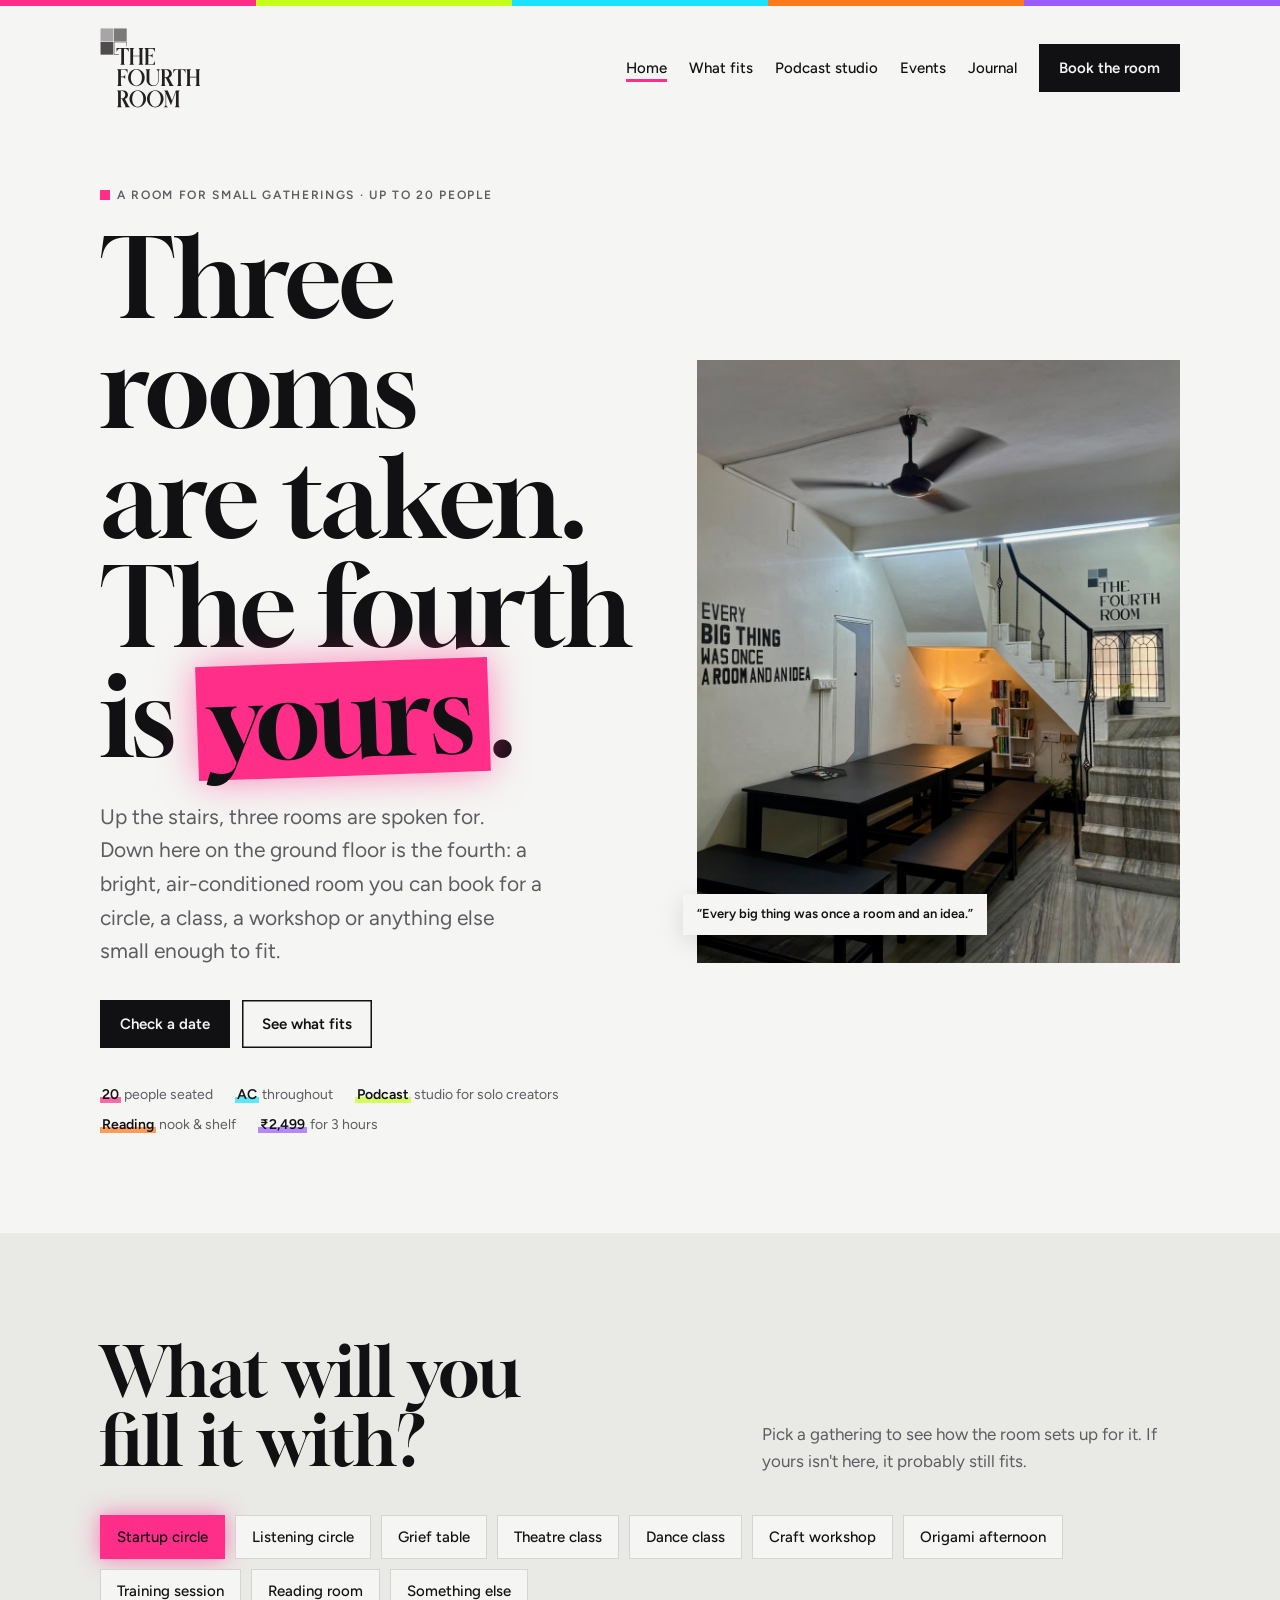
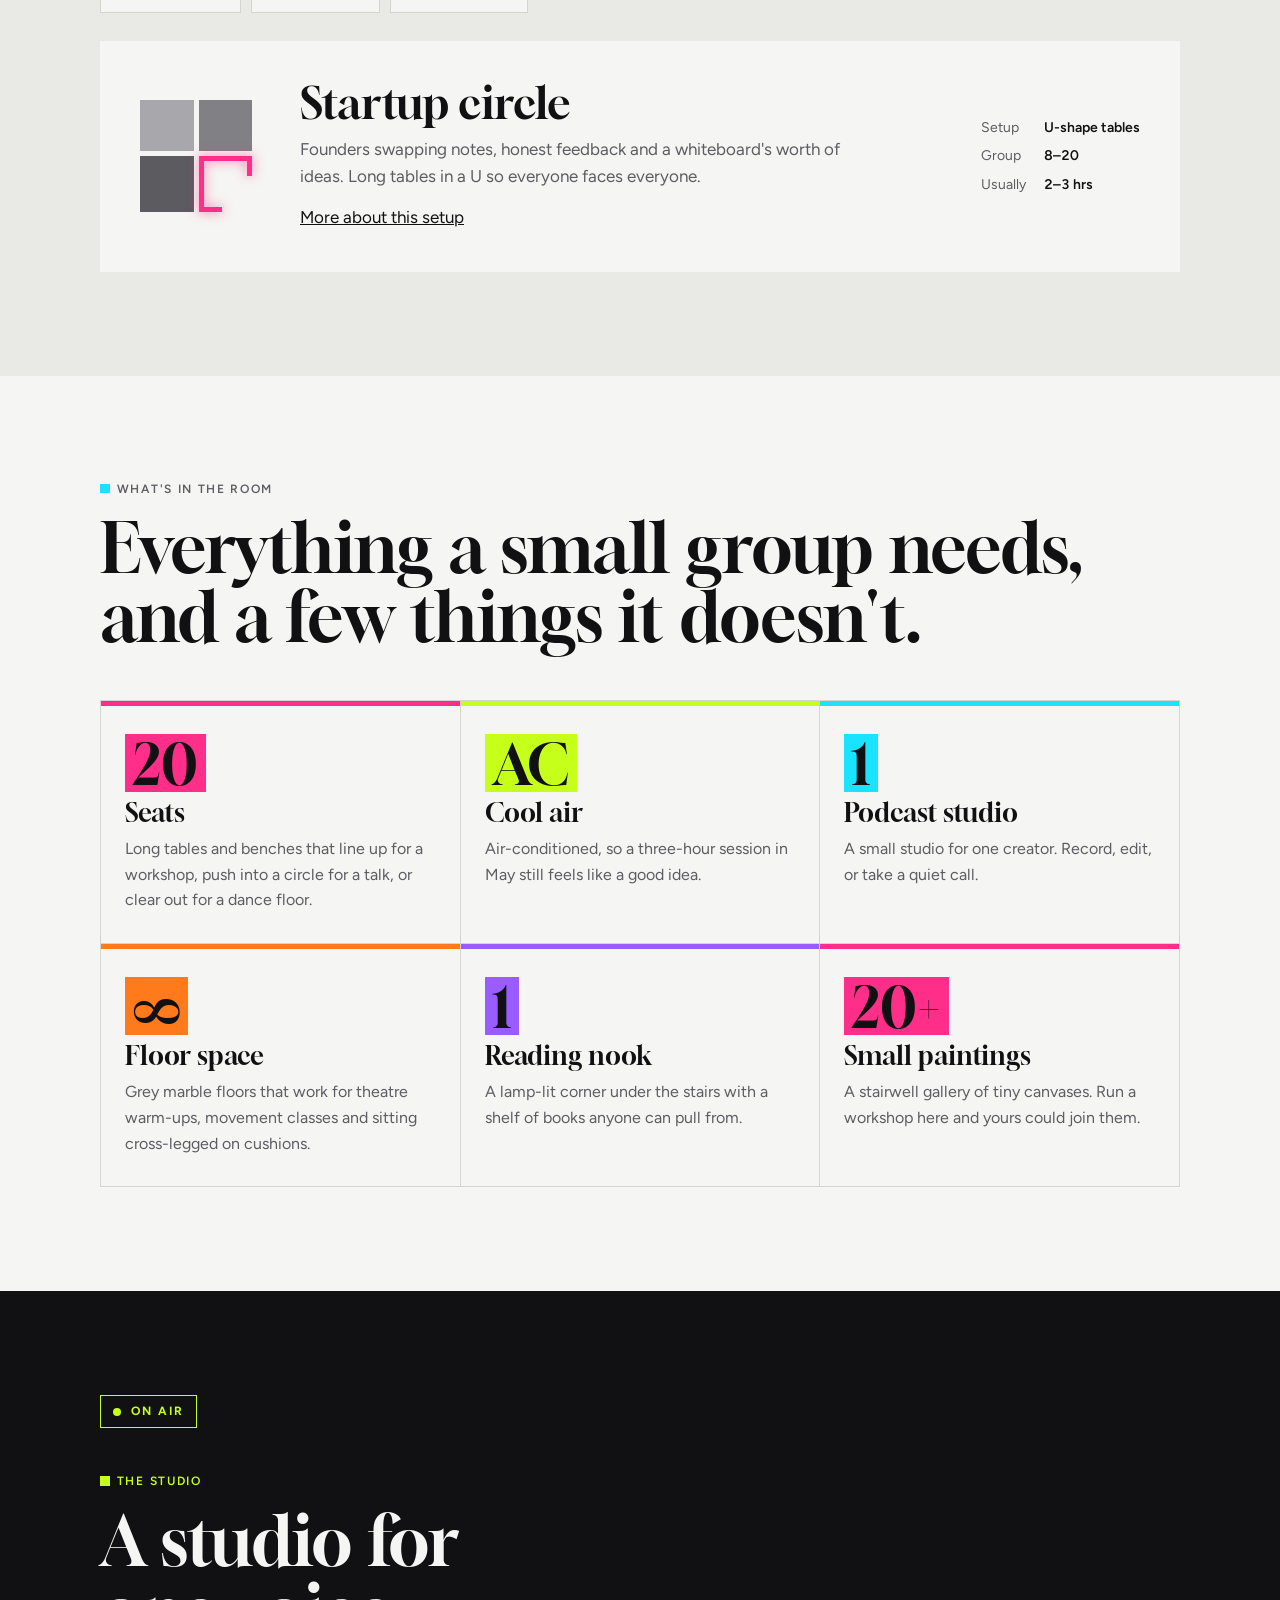
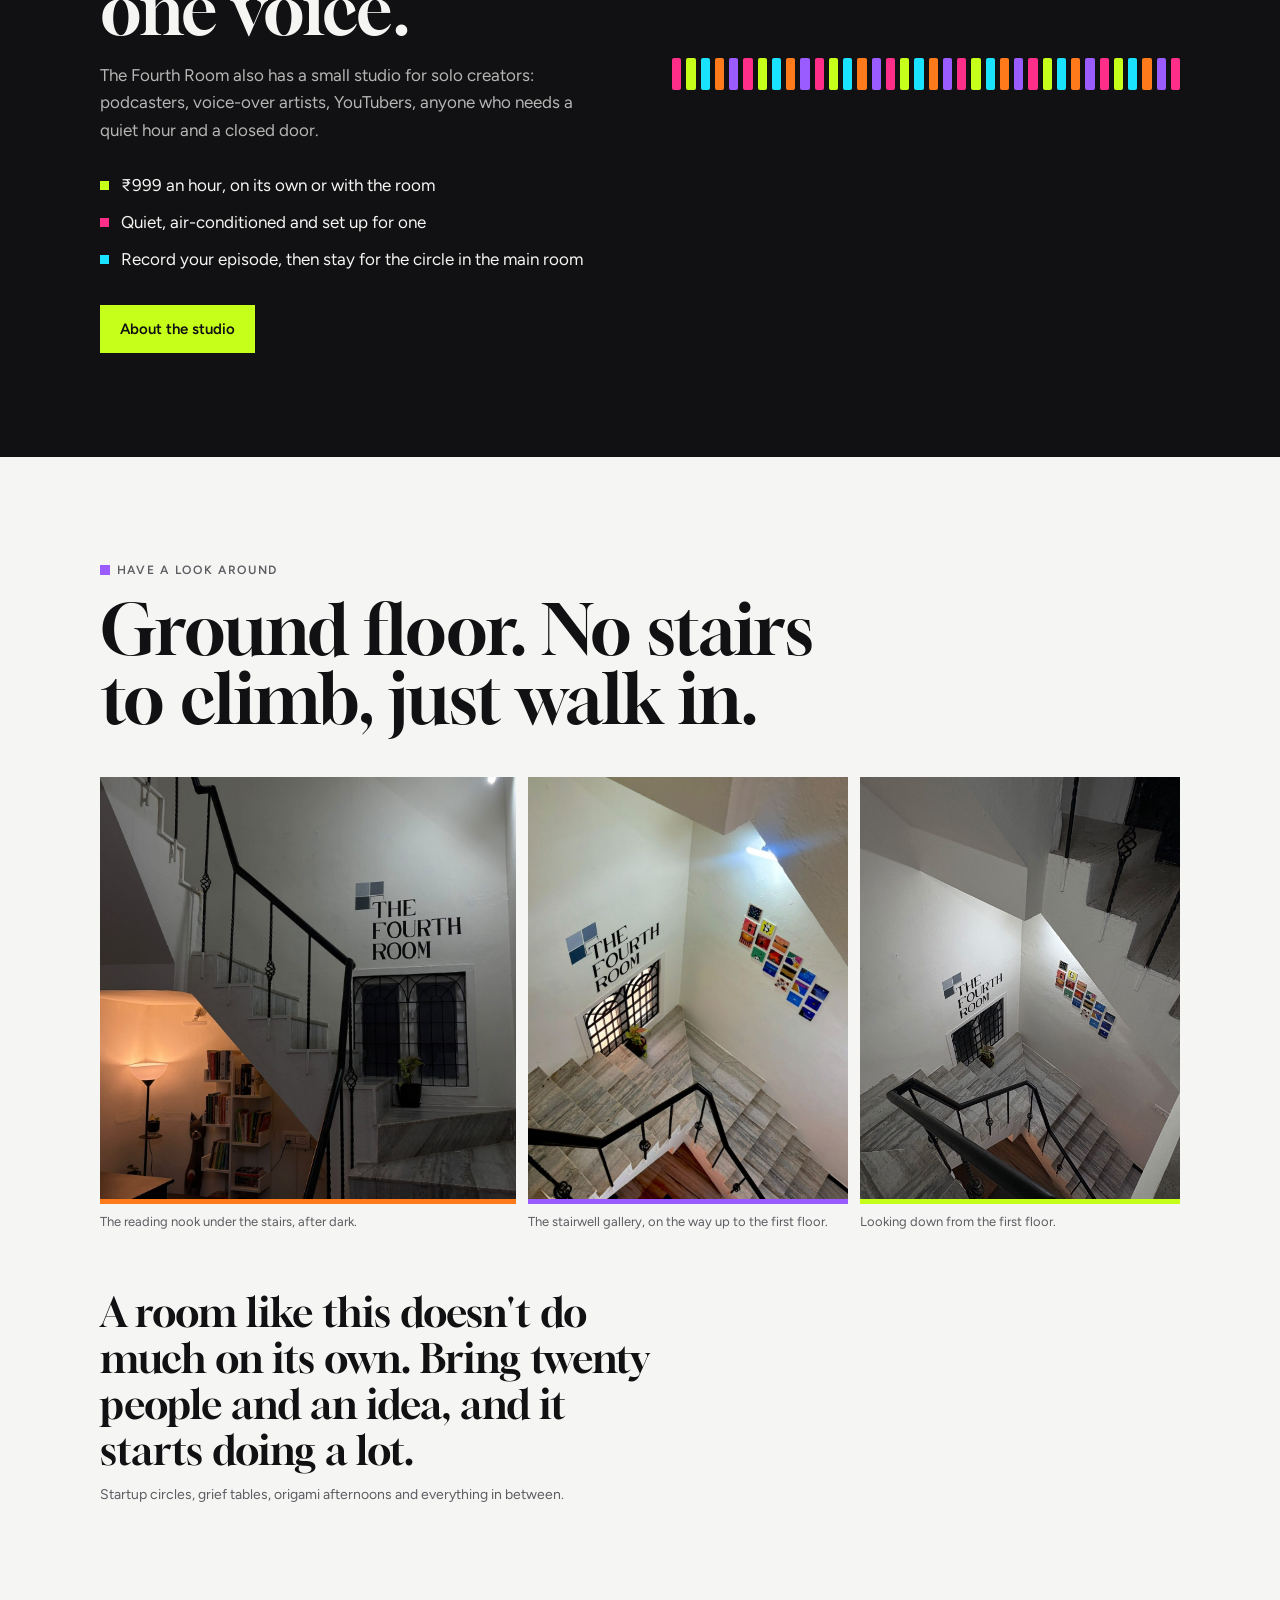
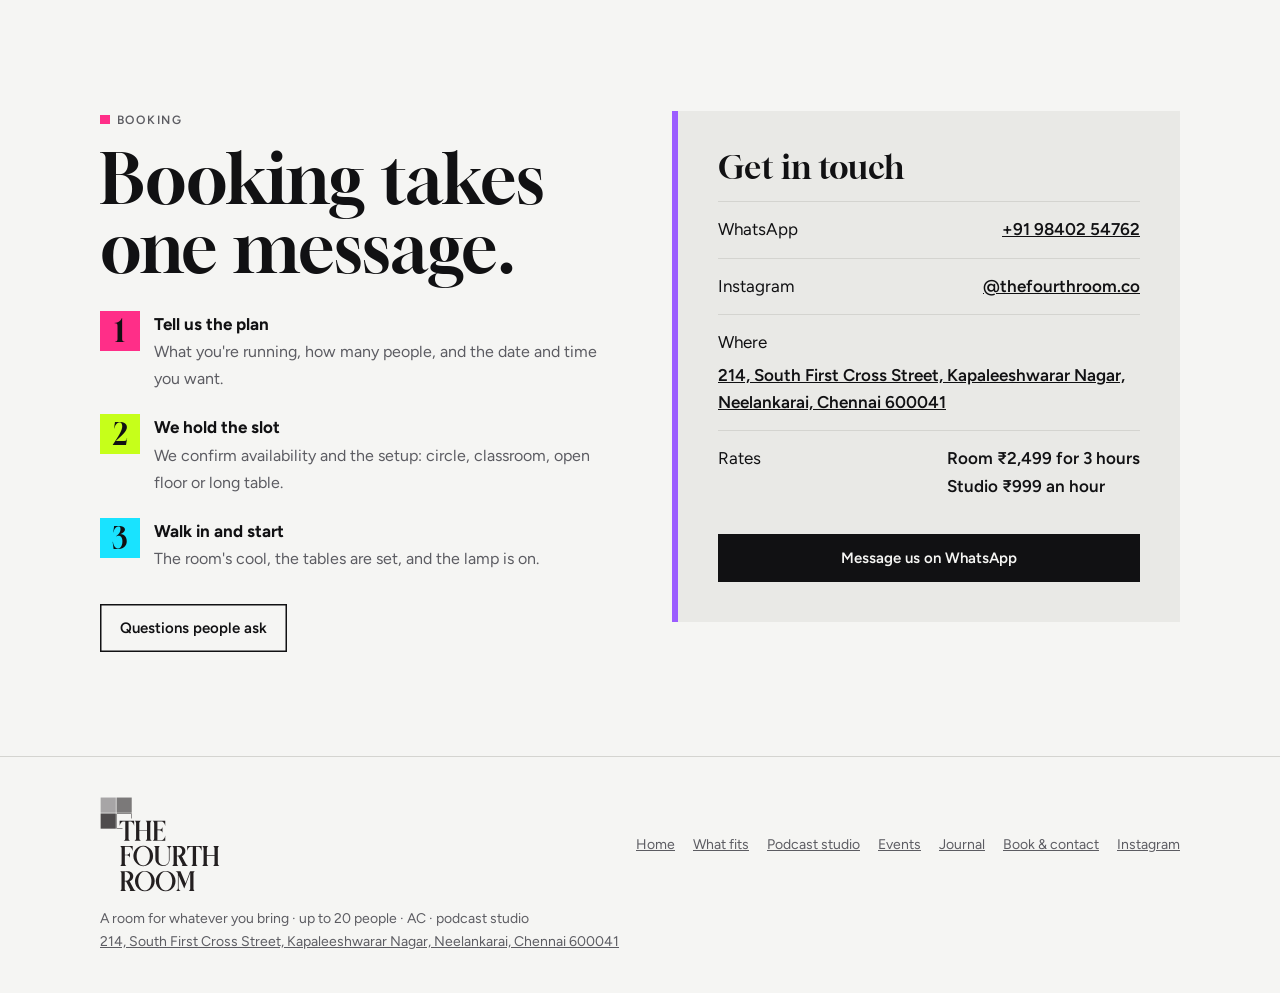
==== index.html @ 93aad28f "Version the stylesheet and scripts so browsers load fixes straight away Each page now links site.css" ====
<!doctype html>
<html lang="en">
<head>
<meta charset="utf-8">
<meta name="viewport" content="width=device-width, initial-scale=1, viewport-fit=cover">
<title>The Fourth Room · A room for hire for small gatherings of up to 20</title>
<meta name="description" content="Book The Fourth Room: a bright, air-conditioned community space for workshops, circles, classes and training sessions of up to 20 people, with a podcast studio for solo creators.">
<link rel="canonical" href="https://edwardeltham.github.io/the-fourth-room/">
<meta property="og:site_name" content="The Fourth Room">
<meta property="og:type" content="website">
<meta property="og:title" content="The Fourth Room · A room for hire for small gatherings of up to 20">
<meta property="og:description" content="Book The Fourth Room: a bright, air-conditioned community space for workshops, circles, classes and training sessions of up to 20 people, with a podcast studio for solo creators.">
<meta property="og:url" content="https://edwardeltham.github.io/the-fourth-room/">
<meta property="og:image" content="https://edwardeltham.github.io/the-fourth-room/img/og-image.jpg">
<meta name="twitter:card" content="summary_large_image">
<meta name="theme-color" content="#F5F5F3">
<link rel="icon" href="favicon.svg" type="image/svg+xml">
<link rel="apple-touch-icon" href="apple-touch-icon.png">
<link rel="preconnect" href="https://fonts.googleapis.com">
<link rel="preconnect" href="https://fonts.gstatic.com" crossorigin>
<link rel="stylesheet" href="https://fonts.googleapis.com/css2?family=Gloock&family=Figtree:wght@400;500;600;700&display=swap">
<link rel="stylesheet" href="assets/css/site.css?v=e756c976">
<script type="application/ld+json">{
 "@context": "https://schema.org",
 "@type": [
  "EventVenue",
  "LocalBusiness"
 ],
 "@id": "https://edwardeltham.github.io/the-fourth-room/#venue",
 "name": "The Fourth Room",
 "url": "https://edwardeltham.github.io/the-fourth-room/",
 "logo": "https://edwardeltham.github.io/the-fourth-room/img/the-fourth-room-logo.png",
 "image": [
  "https://edwardeltham.github.io/the-fourth-room/img/main-room.jpg",
  "https://edwardeltham.github.io/the-fourth-room/img/reading-nook.jpg",
  "https://edwardeltham.github.io/the-fourth-room/img/stairwell-gallery.jpg"
 ],
 "description": "A bright, air-conditioned community room for hire for small gatherings of up to 20 people: startup circles, listening circles, grief tables, workshops, classes and training sessions, plus a small podcast studio for solo creators.",
 "maximumAttendeeCapacity": 20,
 "amenityFeature": [
  {
   "@type": "LocationFeatureSpecification",
   "name": "Air conditioning",
   "value": true
  },
  {
   "@type": "LocationFeatureSpecification",
   "name": "Podcast studio for one creator",
   "value": true
  },
  {
   "@type": "LocationFeatureSpecification",
   "name": "Reading nook and bookshelf",
   "value": true
  },
  {
   "@type": "LocationFeatureSpecification",
   "name": "Tables and benches for 20",
   "value": true
  }
 ],
 "address": {
  "@type": "PostalAddress",
  "streetAddress": "214, South First Cross Street, Kapaleeshwarar Nagar",
  "addressLocality": "Neelankarai, Chennai",
  "addressRegion": "Tamil Nadu",
  "postalCode": "600041",
  "addressCountry": "IN"
 },
 "hasMap": "https://www.google.com/maps/search/?api=1&query=214+South+First+Cross+Street+Kapaleeshwarar+Nagar+Neelankarai+Chennai+600041",
 "priceRange": "₹999–₹2,499",
 "makesOffer": [
  {
   "@type": "Offer",
   "name": "Room hire, 3 hours",
   "price": "2499",
   "priceCurrency": "INR"
  },
  {
   "@type": "Offer",
   "name": "Podcast studio, 1 hour",
   "price": "999",
   "priceCurrency": "INR"
  }
 ],
 "sameAs": [
  "https://www.instagram.com/thefourthroom.co/"
 ],
 "telephone": "+91 98402 54762"
}</script>
<script type="application/ld+json">{
 "@context": "https://schema.org",
 "@type": "WebSite",
 "name": "The Fourth Room",
 "url": "https://edwardeltham.github.io/the-fourth-room/"
}</script>
</head>
<body>
<a class="skip" href="#main">Skip to content</a>
<div class="neon-band" aria-hidden="true"></div>
<header class="top">
  <div class="wrap">
    <a class="brand" href="index.html"><img src="img/the-fourth-room-logo.svg" alt="The Fourth Room" width="81" height="64"></a>
    <nav class="main" aria-label="Main"><a href="index.html" aria-current="page">Home</a><a href="uses.html">What fits</a><a href="studio.html">Podcast studio</a><a href="events.html">Events</a><a href="blog/index.html">Journal</a><a class="btn" href="book.html">Book the room</a></nav>
  </div>
</header>
<main id="main">

  <section class="hero">
    <div class="wrap">
      <div>
        <p class="label">A room for small gatherings · up to 20 people</p>
        <h1 style="margin-top:18px">Three rooms are taken. The fourth is <em id="heroWord">yours</em>.</h1>
        <p class="lede">Up the stairs, three rooms are spoken for. Down here on the ground floor is the fourth: a bright, air-conditioned room you can book for a circle, a class, a workshop or anything else small enough to fit.</p>
        <div class="ctas">
          <a class="btn" href="book.html">Check a date</a>
          <a class="btn ghost" href="#uses">See what fits</a>
        </div>
        <div class="facts">
          <span><b>20</b> people seated</span>
          <span><b>AC</b> throughout</span>
          <span><b>Podcast</b> studio for solo creators</span>
          <span><b>Reading</b> nook &amp; shelf</span>
          <span><b>₹2,499</b> for 3 hours</span>
        </div>
      </div>
      <figure class="hero-photo">
        <img src="img/main-room.jpg" width="998" height="1280" fetchpriority="high" alt="The main room at The Fourth Room: long black tables and benches, a reading nook under the stairs lit by a floor lamp, and a wall that reads 'Every big thing was once a room and an idea'.">
        <figcaption>“Every big thing was once a room and an idea.”</figcaption>
      </figure>
    </div>
  </section>

  <section class="picker" id="uses">
    <div class="wrap">
      <div class="picker-head">
        <h2>What will you fill it with?</h2>
        <p>Pick a gathering to see how the room sets up for it. If yours isn't here, it probably still fits.</p>
      </div>
      <div class="chips" id="chips" role="group" aria-label="Kinds of gathering"></div>
      <div class="card" aria-live="polite">
        <span class="mark lit" aria-hidden="true"><i></i><i></i><i></i><i></i></span>
        <div>
          <h3 id="cardTitle">Startup circle</h3>
          <p class="what" id="cardWhat">Founders swapping notes, honest feedback and a whiteboard's worth of ideas.</p>
          <p style="margin-top:14px"><a id="cardMore" href="uses.html">More about this setup</a></p>
        </div>
        <dl class="spec" id="cardFacts"></dl>
      </div>
    </div>
  </section>

  <section class="inside">
    <div class="wrap">
      <p class="label">What's in the room</p>
      <h2 style="margin-top:14px">Everything a small group needs, and a few things it doesn't.</h2>
      <div class="inside-grid">
        <div><span class="big">20</span><h3>Seats</h3><p>Long tables and benches that line up for a workshop, push into a circle for a talk, or clear out for a dance floor.</p></div>
        <div><span class="big">AC</span><h3>Cool air</h3><p>Air-conditioned, so a three-hour session in May still feels like a good idea.</p></div>
        <div><span class="big">1</span><h3>Podcast studio</h3><p>A small studio for one creator. Record, edit, or take a quiet call.</p></div>
        <div><span class="big">∞</span><h3>Floor space</h3><p>Grey marble floors that work for theatre warm-ups, movement classes and sitting cross-legged on cushions.</p></div>
        <div><span class="big">1</span><h3>Reading nook</h3><p>A lamp-lit corner under the stairs with a shelf of books anyone can pull from.</p></div>
        <div><span class="big">20+</span><h3>Small paintings</h3><p>A stairwell gallery of tiny canvases. Run a workshop here and yours could join them.</p></div>
      </div>
    </div>
  </section>

  <section class="studio">
    <div class="wrap">
      <div>
        <span class="onair">ON AIR</span>
        <p class="label">The studio</p>
        <h2 style="margin-top:14px">A studio for one voice.</h2>
        <p>The Fourth Room also has a small studio for solo creators: podcasters, voice-over artists, YouTubers, anyone who needs a quiet hour and a closed door.</p>
        <ul>
          <li>₹999 an hour, on its own or with the room</li>
          <li>Quiet, air-conditioned and set up for one</li>
          <li>Record your episode, then stay for the circle in the main room</li>
        </ul>
        <div class="ctas"><a class="btn" href="studio.html">About the studio</a></div>
      </div>
      <div class="wave" id="wave" aria-hidden="true"></div>
    </div>
  </section>

  <section class="gallery">
    <div class="wrap">
      <p class="label">Have a look around</p>
      <h2 style="margin-top:14px">Ground floor. No stairs to climb, just walk in.</h2>
      <div class="photos">
        <figure><img src="img/reading-nook.jpg" width="1600" height="1200" loading="lazy" alt="The ground-floor room in the evening: a floor lamp glows orange over a bookshelf in the nook under the stairs, beneath the painted sign 'The Fourth Room'."><figcaption>The reading nook under the stairs, after dark.</figcaption></figure>
        <figure><img src="img/stairwell-gallery.jpg" width="960" height="1280" loading="lazy" alt="Looking down the marble staircase at The Fourth Room logo painted on the wall and a cluster of small colourful paintings."><figcaption>The stairwell gallery, on the way up to the first floor.</figcaption></figure>
        <figure><img src="img/stairwell-above.jpg" width="1200" height="1600" loading="lazy" alt="Looking down the stairwell from the first floor towards the ground-floor room, with wrought-iron railings, grey marble steps, the painted sign and the wall of small paintings."><figcaption>Looking down from the first floor.</figcaption></figure>
      </div>
      <p class="quote">A room like this doesn't do much on its own. Bring twenty people and an idea, and it starts doing a lot.<small>Startup circles, grief tables, origami afternoons and everything in between.</small></p>
    </div>
  </section>

  <section class="book" id="book">
    <div class="wrap">
      <div>
        <p class="label">Booking</p>
        <h2 style="margin-top:14px">Booking takes one message.</h2>
        <ol class="steps">
          <li><div><b>Tell us the plan</b><span>What you're running, how many people, and the date and time you want.</span></div></li>
          <li><div><b>We hold the slot</b><span>We confirm availability and the setup: circle, classroom, open floor or long table.</span></div></li>
          <li><div><b>Walk in and start</b><span>The room's cool, the tables are set, and the lamp is on.</span></div></li>
        </ol>
        <div class="ctas"><a class="btn ghost" href="book.html#faq">Questions people ask</a></div>
      </div>
      <div class="contact">
        <h2>Get in touch</h2>
        <div class="row"><span>WhatsApp</span><span class="v"><a href="https://wa.me/919840254762" rel="noopener">+91 98402 54762</a></span></div>
        <div class="row"><span>Instagram</span><span class="v"><a href="https://www.instagram.com/thefourthroom.co/" rel="noopener">@thefourthroom.co</a></span></div>
        <div class="row"><span>Where</span><span class="v"><a href="https://www.google.com/maps/search/?api=1&amp;query=214+South+First+Cross+Street+Kapaleeshwarar+Nagar+Neelankarai+Chennai+600041" rel="noopener">214, South First Cross Street, Kapaleeshwarar Nagar, Neelankarai, Chennai 600041</a></span></div>
        <div class="row"><span>Rates</span><span class="v">Room ₹2,499 for 3 hours<br>Studio ₹999 an hour</span></div>
        <a class="btn" href="https://wa.me/919840254762?text=Hi%2C%20I%27d%20like%20to%20book%20The%20Fourth%20Room" rel="noopener">Message us on WhatsApp</a>
      </div>
    </div>
  </section>

</main>
<footer>
  <div class="wrap">
    <img src="img/the-fourth-room-logo.svg" alt="The Fourth Room logo" width="120" height="95" loading="lazy">
    <nav aria-label="Footer"><a href="index.html" aria-current="page">Home</a><a href="uses.html">What fits</a><a href="studio.html">Podcast studio</a><a href="events.html">Events</a><a href="blog/index.html">Journal</a><a href="book.html">Book &amp; contact</a><a href="https://www.instagram.com/thefourthroom.co/" rel="noopener">Instagram</a></nav>
    <span>A room for whatever you bring · up to 20 people · AC · podcast studio<br><a href="https://www.google.com/maps/search/?api=1&amp;query=214+South+First+Cross+Street+Kapaleeshwarar+Nagar+Neelankarai+Chennai+600041" rel="noopener">214, South First Cross Street, Kapaleeshwarar Nagar, Neelankarai, Chennai 600041</a></span>
  </div>
</footer>
<script src="assets/js/site.js?v=9e8cf1cd" defer></script>
</body>
</html>
---- assets/css/site.css ----
/* Layout: logo-grey gallery walls; the empty fourth square is the one thing that takes colour, borrowed from the stairwell art tiles. */
:root {
  --wall: #F5F5F3;
  --wall-2: #E9E9E6;
  --ink: #111113;
  --muted: #5C5C62;
  --sq1: #A8A8AC;
  --sq2: #808085;
  --sq3: #5B5B60;
  --line: #D4D4D0;
  /* neon accents: placeholders until the brand's own neon hex codes are swapped in */
  --neon-pink: #FF2E88;
  --neon-lime: #C6FF1A;
  --neon-cyan: #19E3FF;
  --neon-orange: #FF7A1A;
  --neon-violet: #9B5CFF;
  --fill: var(--neon-pink);
  --on-fill: #111113;
  --lamp: var(--neon-lime);
  --display: "Gloock", "Bodoni 72", "Didot", Georgia, serif;
  --body: "Figtree", "Segoe UI", system-ui, sans-serif;
  color-scheme: light;
}
@media (prefers-color-scheme: dark) {
  :root:not([data-theme="light"]) {
    --wall: #141416; --wall-2: #1D1D20; --ink: #F2F2EF; --muted: #A4A4AA;
    --sq1: #6E6E74; --sq2: #8E8E94; --sq3: #B4B4B9; --line: #34343A;
    --on-fill: #111113; color-scheme: dark;
  }
}
:root[data-theme="dark"] {
  --wall: #141416; --wall-2: #1D1D20; --ink: #F2F2EF; --muted: #A4A4AA;
  --sq1: #6E6E74; --sq2: #8E8E94; --sq3: #B4B4B9; --line: #34343A;
  --on-fill: #111113; color-scheme: dark;
}
* { box-sizing: border-box; }
html { -webkit-text-size-adjust: 100%; }
body { margin: 0; background: var(--wall); color: var(--ink); font-family: var(--body); font-size: 17px; line-height: 1.6; }
img { max-width: 100%; }
.wrap { max-width: 1120px; margin: 0 auto; padding-left: max(20px, env(safe-area-inset-left, 0px)); padding-right: max(20px, env(safe-area-inset-right, 0px)); }
h1, h2, h3 { font-family: var(--display); font-weight: 400; line-height: 1.02; text-wrap: balance; margin: 0; }
p { margin: 0; }
.label { font-size: 12px; font-weight: 600; letter-spacing: .14em; text-transform: uppercase; color: var(--muted); }
section { padding-block: clamp(56px, 9vw, 104px); }
a { color: inherit; }
:focus-visible { outline: 2px solid var(--fill); outline-offset: 3px; }
.skip { position: absolute; left: -9999px; top: 8px; background: var(--ink); color: var(--wall); padding: 8px 14px; z-index: 10; }
.skip:focus { left: 8px; }

/* the mark */
.mark { display: grid; grid-template-columns: repeat(2, 1fr); gap: 3px; width: 46px; aspect-ratio: 1; flex: none; }
.mark i { display: block; }
.mark i:nth-child(1) { background: var(--sq1); }
.mark i:nth-child(2) { background: var(--sq2); }
.mark i:nth-child(3) { background: var(--sq3); }
/* the fourth square is the logo's open corner bracket, drawn in the current neon */
.mark i:nth-child(4) { --k: var(--c, var(--ink)); position: relative; border-top: var(--bw, 3px) solid var(--k); border-left: var(--bw, 3px) solid var(--k); transition: border-color .45s ease; }
.mark i:nth-child(4)::before, .mark i:nth-child(4)::after { content: ""; position: absolute; background: var(--k); transition: background .45s ease; }
.mark i:nth-child(4)::before { right: 0; top: 0; width: var(--bw, 3px); height: 28%; }
.mark i:nth-child(4)::after { left: 0; bottom: 0; height: var(--bw, 3px); width: 38%; }
.mark.lit i:nth-child(4) { --k: var(--c, var(--fill)); filter: drop-shadow(0 0 6px color-mix(in srgb, var(--k) 70%, transparent)); }

header.top { padding-block: 22px; }
header.top .wrap { display: flex; align-items: center; justify-content: space-between; gap: 16px; flex-wrap: wrap; }
.brand { display: block; line-height: 0; }
.brand img { height: clamp(60px, 7vw, 80px); width: auto; display: block; }
@media (prefers-color-scheme: dark) { :root:not([data-theme="light"]) .brand img { filter: invert(1) hue-rotate(180deg); } }
:root[data-theme="dark"] .brand img { filter: invert(1) hue-rotate(180deg); }
nav.main { display: flex; align-items: center; gap: 6px 22px; flex-wrap: wrap; font-size: 15px; font-weight: 500; }
nav.main a { text-decoration: none; }
nav.main a:not(.btn):hover, nav.main a[aria-current="page"] { text-decoration: underline; text-decoration-color: var(--fill); text-decoration-thickness: 3px; text-underline-offset: 6px; }
.btn { display: inline-flex; align-items: center; gap: 10px; background: var(--ink); color: var(--wall); text-decoration: none; font-weight: 600; font-size: 15px; padding: 12px 20px; border: 0; cursor: pointer; font-family: inherit; }
.btn:hover { background: var(--fill); color: var(--on-fill); }
.btn.ghost { background: transparent; color: var(--ink); box-shadow: inset 0 0 0 1.5px var(--ink); }
.btn.ghost:hover { background: var(--ink); color: var(--wall); }
.ctas { display: flex; flex-wrap: wrap; gap: 12px; margin-top: 32px; }

/* hero */
.hero { padding-block: clamp(24px, 5vw, 56px) clamp(56px, 8vw, 96px); }
.hero .wrap { display: grid; grid-template-columns: 1.05fr .95fr; gap: clamp(32px, 5vw, 72px); align-items: center; }
.hero h1 { font-size: clamp(48px, 8.4vw, 112px); letter-spacing: -.01em; }
.hero h1 em { font-style: normal; display: inline-block; color: var(--on-fill); background: var(--fill); padding: 0 .14em .04em; transform: rotate(-2deg); box-shadow: 0 0 36px color-mix(in srgb, var(--fill) 55%, transparent); transition: background .45s ease, box-shadow .45s ease; }
.hero .lede { font-size: clamp(18px, 1.8vw, 21px); max-width: 34ch; color: var(--muted); margin-top: 24px; }
.facts { display: flex; flex-wrap: wrap; gap: 8px 22px; margin-top: 36px; font-size: 14px; color: var(--muted); }
.facts b { color: var(--ink); font-weight: 600; }
.hero-photo { position: relative; min-width: 0; margin: 0; }
.hero-photo img { display: block; width: 100%; height: auto; aspect-ratio: 4 / 5; object-fit: cover; }
.hero-photo figcaption { position: absolute; left: -14px; bottom: 28px; background: var(--wall); padding: 10px 14px; font-size: 13px; font-weight: 600; box-shadow: 0 6px 24px rgb(0 0 0 / .12); }

/* inner page header */
.page-head { padding-block: clamp(24px, 5vw, 56px) clamp(32px, 5vw, 56px); }
.page-head h1 { font-size: clamp(44px, 7vw, 92px); margin-top: 16px; max-width: 16ch; }
.page-head .lede { font-size: clamp(18px, 1.8vw, 21px); max-width: 52ch; color: var(--muted); margin-top: 22px; }

/* picker */
.picker { background: var(--wall-2); }
.picker-head { display: flex; flex-wrap: wrap; justify-content: space-between; align-items: end; gap: 20px; }
.picker h2 { font-size: clamp(36px, 5.4vw, 68px); max-width: 14ch; }
.picker-head p { max-width: 38ch; color: var(--muted); }
.chips { display: flex; flex-wrap: wrap; gap: 10px; margin-top: 40px; }
.chip { font: inherit; font-size: 15px; font-weight: 500; padding: 9px 16px; background: var(--wall); color: var(--ink); border: 1.5px solid var(--line); cursor: pointer; transition: transform .15s ease, border-color .15s ease; }
.chip:hover { transform: translateY(-2px); border-color: var(--ink); }
.chip[aria-pressed="true"] { background: var(--c); border-color: var(--c); color: #111113; box-shadow: 0 0 22px color-mix(in srgb, var(--c) 60%, transparent); }
.card { margin-top: 28px; display: grid; grid-template-columns: auto 1fr auto; gap: clamp(20px, 4vw, 48px); align-items: center; background: var(--wall); padding: clamp(22px, 4vw, 40px); }
.card .mark { width: clamp(72px, 10vw, 112px); gap: 5px; --bw: 5px; }
.card h3 { font-size: clamp(28px, 3.6vw, 44px); }
.card .what { color: var(--muted); margin-top: 10px; max-width: 52ch; min-width: 0; }
.card > div { min-width: 0; }
dl.spec { display: grid; grid-template-columns: auto auto; gap: 6px 18px; margin: 0; font-size: 14px; align-content: start; }
dl.spec dt { color: var(--muted); }
dl.spec dd { margin: 0; font-weight: 600; font-variant-numeric: tabular-nums; }

/* inside */
.inside-grid { display: grid; grid-template-columns: repeat(3, 1fr); gap: 1px; background: var(--line); margin-top: 48px; border: 1px solid var(--line); }
.inside-grid > div { background: var(--wall); padding: 28px 24px 30px; }
.inside-grid h3 { font-size: 26px; margin-bottom: 10px; }
.inside-grid p { color: var(--muted); font-size: 16px; }
.inside h2, .gallery h2, .book h2, .section-h { font-size: clamp(36px, 5.4vw, 68px); }
.big { font-family: var(--display); font-size: 56px; line-height: 1; display: block; margin-bottom: 8px; }

/* uses page */
.uses-list { display: grid; gap: 1px; background: var(--line); border: 1px solid var(--line); }
.use { background: var(--wall); display: grid; grid-template-columns: auto 1fr 240px; gap: clamp(18px, 4vw, 44px); padding: clamp(22px, 4vw, 40px); align-items: start; scroll-margin-top: 20px; }
.use .mark { width: 56px; gap: 3px; --bw: 3px; }
.use h2 { font-size: clamp(28px, 3.6vw, 42px); }
.use p { color: var(--muted); margin-top: 10px; max-width: 58ch; }
.use > div { min-width: 0; }

/* studio */
.studio { background: var(--ink); color: var(--wall); }
.studio .wrap { display: grid; grid-template-columns: 1fr 1fr; gap: clamp(32px, 5vw, 72px); align-items: center; }
.studio h2, .studio h1 { font-size: clamp(36px, 5.4vw, 68px); }
.studio p { color: color-mix(in srgb, var(--wall) 72%, transparent); margin-top: 18px; max-width: 44ch; }
.studio .label { color: var(--lamp); }
.studio ul { list-style: none; padding: 0; margin: 28px 0 0; display: grid; gap: 10px; }
.studio li { display: flex; gap: 12px; align-items: baseline; }
.studio li::before { content: ""; width: 9px; height: 9px; background: var(--lamp); flex: none; transform: translateY(-1px); }
.studio li:nth-child(2)::before { background: var(--neon-pink); }
.studio li:nth-child(3)::before { background: var(--neon-cyan); }
.studio .btn { background: var(--lamp); color: #111113; }
.studio .btn:hover { background: var(--wall); }
.wave { display: flex; align-items: center; gap: 5px; height: 160px; }
.wave span { flex: 1; background: var(--lamp); border-radius: 2px; height: 20%; animation: wv 1.6s ease-in-out infinite alternate; }
@keyframes wv { to { height: var(--h); } }
.onair { display: inline-flex; align-items: center; gap: 10px; border: 1.5px solid var(--lamp); color: var(--lamp); padding: 6px 12px; font-size: 12px; font-weight: 700; letter-spacing: .16em; margin-bottom: 26px; }
.onair::before { content: ""; width: 8px; height: 8px; border-radius: 50%; background: var(--lamp); animation: blink 1.2s steps(2) infinite; }
@keyframes blink { 50% { opacity: .2; } }

/* gallery */
.photos { display: grid; grid-template-columns: 1.3fr 1fr 1fr; gap: 12px; margin-top: 44px; }
.photos figure { margin: 0; min-width: 0; display: flex; flex-direction: column; }
.photos img { display: block; width: 100%; height: auto; aspect-ratio: 3 / 4; object-fit: cover; }
/* the wide photo fills whatever height the two portrait photos set, leaving room for its caption */
.photos figure:first-child img { aspect-ratio: auto; flex: 1 1 0; min-height: 0; }
.photos figcaption { font-size: 13px; color: var(--muted); margin-top: 8px; }
.quote { font-family: var(--display); font-size: clamp(26px, 3.4vw, 40px); line-height: 1.15; margin-top: 56px; max-width: 22ch; }
.quote small { display: block; font-family: var(--body); font-size: 14px; color: var(--muted); margin-top: 14px; }

/* book */
.book .wrap { display: grid; grid-template-columns: 1fr 1fr; gap: clamp(32px, 5vw, 72px); }
.steps { list-style: none; padding: 0; margin: 28px 0 0; display: grid; gap: 22px; counter-reset: s; }
.steps li { display: grid; grid-template-columns: 40px 1fr; gap: 14px; counter-increment: s; }
.steps li::before { content: counter(s); font-family: var(--display); font-size: 30px; line-height: 1; }
.steps b { display: block; }
.steps span { color: var(--muted); font-size: 16px; }
.contact { background: var(--wall-2); padding: clamp(24px, 4vw, 40px); align-self: start; }
.contact h2, .contact h3 { font-size: 32px; margin-bottom: 18px; }
.row { display: flex; flex-wrap: wrap; justify-content: space-between; gap: 6px 16px; padding-block: 14px; border-top: 1px solid var(--line); }
.row .v { font-weight: 600; overflow-wrap: anywhere; }
.contact .btn { margin-top: 20px; width: 100%; justify-content: center; }

/* faq */
.faq { display: grid; gap: 0; margin-top: 36px; border-top: 1px solid var(--line); }
.faq details { border-bottom: 1px solid var(--line); padding-block: 18px; }
.faq summary { cursor: pointer; font-weight: 600; font-size: 18px; }
.faq details p { color: var(--muted); margin-top: 10px; max-width: 64ch; }

/* blog */
.posts { display: grid; grid-template-columns: repeat(2, 1fr); gap: 1px; background: var(--line); border: 1px solid var(--line); }
.post-card { background: var(--wall); padding: clamp(22px, 4vw, 36px); text-decoration: none; display: grid; gap: 12px; align-content: start; }
.post-card img { width: 100%; height: auto; aspect-ratio: 16 / 10; object-fit: cover; display: block; }
.post-card h2 { font-size: clamp(26px, 3vw, 36px); }
.post-card:hover h2 { text-decoration: underline; text-decoration-color: var(--fill); text-decoration-thickness: 3px; text-underline-offset: 6px; }
.post-card p { color: var(--muted); }
.meta { font-size: 14px; color: var(--muted); }
article.post { max-width: 720px; }
article.post h1 { font-size: clamp(40px, 6vw, 72px); margin-top: 16px; }
article.post .hero-img { margin: 32px 0 0; }
article.post .hero-img img { width: 100%; height: auto; display: block; }
article.post .hero-img figcaption { font-size: 13px; color: var(--muted); margin-top: 8px; }
.prose { margin-top: 36px; font-size: 18px; }
.prose p, .prose ul, .prose ol { margin: 0 0 1.1em; }
.prose h2 { font-size: clamp(28px, 3.4vw, 38px); margin: 1.6em 0 .5em; }
.prose li { margin-bottom: .4em; }
.prose a { text-decoration-color: var(--fill); text-decoration-thickness: 2px; text-underline-offset: 3px; }

footer { padding-block: 40px; border-top: 1px solid var(--line); }
footer .wrap { display: flex; flex-wrap: wrap; justify-content: space-between; align-items: center; gap: 16px 32px; font-size: 14px; color: var(--muted); }
footer nav { display: flex; flex-wrap: wrap; gap: 6px 18px; }
footer img { width: 120px; height: auto; display: block; }
@media (prefers-color-scheme: dark) { :root:not([data-theme="light"]) footer img { filter: invert(1) hue-rotate(180deg); } }
:root[data-theme="dark"] footer img { filter: invert(1) hue-rotate(180deg); }

/* events */
.events { display: grid; gap: 1px; background: var(--line); border: 1px solid var(--line); margin-top: 32px; }
.event { background: var(--wall); display: grid; grid-template-columns: auto 1fr; align-content: start; gap: clamp(18px, 4vw, 40px); padding: clamp(22px, 4vw, 36px); border-left: 6px solid var(--nc); }
.event > img { grid-column: 1 / -1; width: 100%; height: auto; aspect-ratio: 16 / 9; object-fit: cover; display: block; }
.event-date { width: 76px; text-align: center; background: var(--nc); color: #111113; padding: 10px 0 8px; align-self: start; }
.event-date b { display: block; font-family: var(--display); font-weight: 400; font-size: 40px; line-height: 1; }
.event-date span { font-size: 13px; font-weight: 600; letter-spacing: .12em; text-transform: uppercase; }
.event-body { min-width: 0; display: grid; gap: 10px; justify-items: start; }
.event h3 { font-size: clamp(26px, 3.2vw, 38px); }
.event p:not(.meta) { color: var(--muted); max-width: 60ch; }
.event .btn { margin-top: 6px; }
.past-grid { grid-template-columns: repeat(2, 1fr); }
.event.past { border-left-width: 0; border-top: 6px solid var(--nc); }
.events-empty { background: var(--wall); display: grid; grid-template-columns: auto 1fr; gap: clamp(20px, 4vw, 44px); padding: clamp(24px, 4vw, 44px); align-items: start; }
.events-empty .mark { width: clamp(64px, 9vw, 96px); gap: 5px; --bw: 4px; }
.events-empty h3 { font-size: clamp(28px, 3.6vw, 44px); }
.events-empty p { color: var(--muted); margin-top: 10px; max-width: 52ch; }
@media (max-width: 860px) { .past-grid { grid-template-columns: 1fr; } }
@media (max-width: 520px) { .events-empty { grid-template-columns: 1fr; } .event-date { width: 64px; } .event-date b { font-size: 32px; } }

/* neon mixture: the five accents take turns around the site, always as fills or lines, never as body text on the light walls */
.neon-band { height: 6px; background: linear-gradient(90deg, var(--neon-pink) 0 20%, var(--neon-lime) 20% 40%, var(--neon-cyan) 40% 60%, var(--neon-orange) 60% 80%, var(--neon-violet) 80%); }
.label::before { content: ""; display: inline-block; width: .8em; height: .8em; margin-right: .6em; vertical-align: -.05em; background: var(--lc, var(--neon-pink)); }
section:nth-of-type(5n+2) .label { --lc: var(--neon-lime); }
section:nth-of-type(5n+3) .label { --lc: var(--neon-cyan); }
section:nth-of-type(5n+4) .label { --lc: var(--neon-orange); }
section:nth-of-type(5n+5) .label { --lc: var(--neon-violet); }
.page-head .label { --lc: var(--neon-cyan); }
.studio .label::before { background: var(--lamp); }
.facts b { box-shadow: inset 0 -.42em 0 color-mix(in srgb, var(--nc) 70%, transparent); padding: 0 2px; }
.facts span:nth-child(1) b { --nc: var(--neon-pink); }
.facts span:nth-child(2) b { --nc: var(--neon-cyan); }
.facts span:nth-child(3) b { --nc: var(--neon-lime); }
.facts span:nth-child(4) b { --nc: var(--neon-orange); }
.facts span:nth-child(5) b { --nc: var(--neon-violet); }
.inside-grid > div { border-top: 5px solid var(--nc); }
.inside-grid > div:nth-child(5n+1) { --nc: var(--neon-pink); }
.inside-grid > div:nth-child(5n+2) { --nc: var(--neon-lime); }
.inside-grid > div:nth-child(5n+3) { --nc: var(--neon-cyan); }
.inside-grid > div:nth-child(5n+4) { --nc: var(--neon-orange); }
.inside-grid > div:nth-child(5n+5) { --nc: var(--neon-violet); }
.big { display: inline-block; padding: 2px 8px 0; background: var(--nc); color: #111113; }
.steps li::before { width: 40px; height: 40px; display: grid; place-items: center; color: #111113; background: var(--nc); }
.steps li:nth-child(1) { --nc: var(--neon-pink); }
.steps li:nth-child(2) { --nc: var(--neon-lime); }
.steps li:nth-child(3) { --nc: var(--neon-cyan); }
.ctas .btn:nth-child(2):hover { background: var(--neon-cyan); color: #111113; box-shadow: none; }
.wave span:nth-child(5n+1) { background: var(--neon-pink); }
.wave span:nth-child(5n+2) { background: var(--neon-lime); }
.wave span:nth-child(5n+3) { background: var(--neon-cyan); }
.wave span:nth-child(5n+4) { background: var(--neon-orange); }
.wave span:nth-child(5n+5) { background: var(--neon-violet); }
.photos img { border-bottom: 5px solid var(--nc); }
.photos figure:nth-child(1) { --nc: var(--neon-orange); }
.photos figure:nth-child(2) { --nc: var(--neon-violet); }
.photos figure:nth-child(3) { --nc: var(--neon-lime); }
.post-card { border-top: 6px solid var(--nc); }
.post-card:nth-child(5n+1) { --nc: var(--neon-violet); }
.post-card:nth-child(5n+2) { --nc: var(--neon-orange); }
.post-card:nth-child(5n+3) { --nc: var(--neon-cyan); }
.faq summary::marker { color: var(--neon-pink); }
.faq details:nth-child(5n+2) summary::marker { color: var(--neon-lime); }
.faq details:nth-child(5n+3) summary::marker { color: var(--neon-cyan); }
.faq details:nth-child(5n+4) summary::marker { color: var(--neon-orange); }
.faq details:nth-child(5n+5) summary::marker { color: var(--neon-violet); }
.contact { border-left: 6px solid var(--neon-violet); }
.prose h2::before { content: ""; display: inline-block; width: .5em; height: .5em; margin-right: .35em; vertical-align: .08em; background: var(--fill); }
.prose h2:nth-of-type(5n+2)::before { background: var(--neon-cyan); }
.prose h2:nth-of-type(5n+3)::before { background: var(--neon-lime); }
.prose h2:nth-of-type(5n+4)::before { background: var(--neon-orange); }

@media (max-width: 860px) {
  .hero .wrap, .studio .wrap, .book .wrap { grid-template-columns: 1fr; }
  .inside-grid { grid-template-columns: 1fr 1fr; }
  .photos { grid-template-columns: 1fr 1fr; }
  .photos figure:first-child { grid-column: 1 / -1; }
  .photos figure:first-child img { aspect-ratio: 4 / 3; flex: none; }
  .card { grid-template-columns: auto 1fr; }
  .card dl { grid-column: 1 / -1; }
  .use { grid-template-columns: auto 1fr; }
  .use dl { grid-column: 2; }
  .posts { grid-template-columns: 1fr; }
  .hero-photo figcaption { left: 12px; }
  .wave { height: 100px; }
}
@media (max-width: 520px) {
  .inside-grid { grid-template-columns: 1fr; }
  .card, .use { grid-template-columns: 1fr; }
  .use dl { grid-column: 1; }
  header.top .btn { padding: 10px 14px; font-size: 14px; }
}
@media (prefers-reduced-motion: reduce) {
  *, *::before { animation: none !important; transition: none !important; }
  .wave span { height: var(--h); }
}
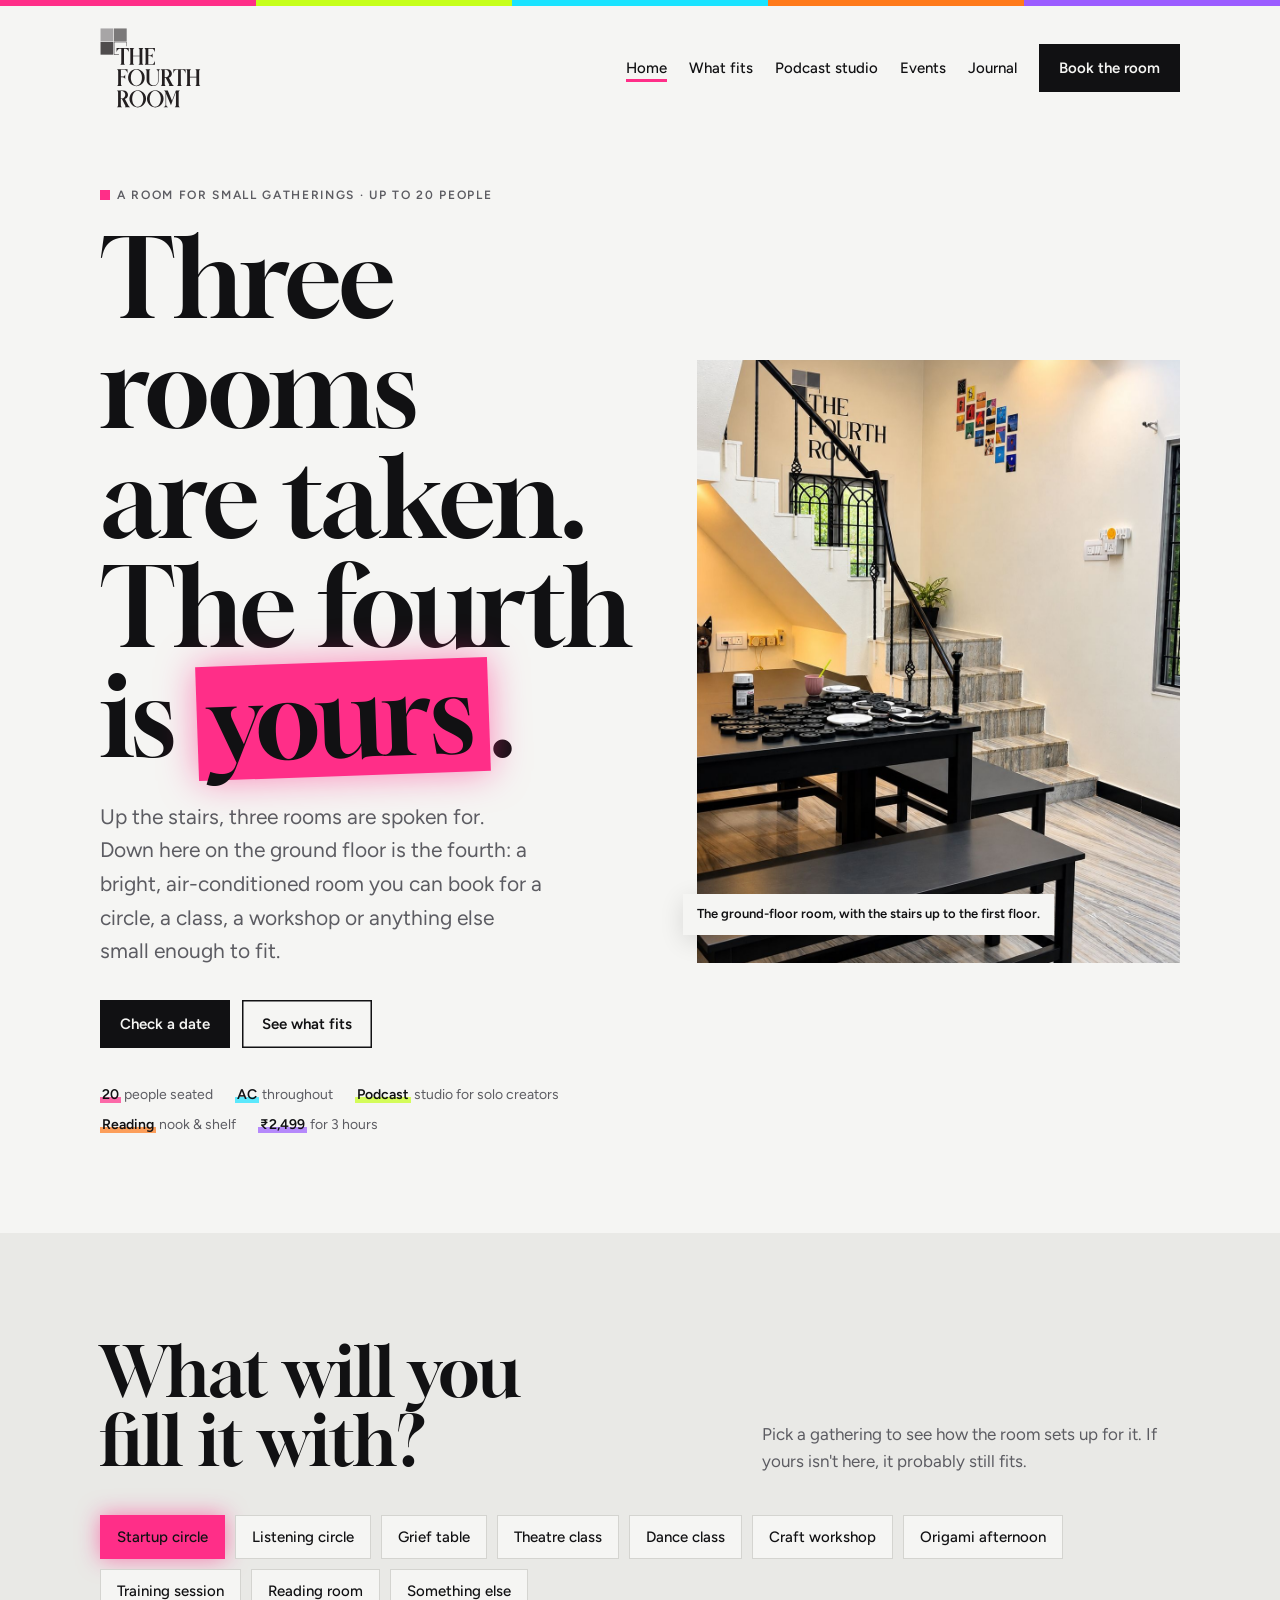
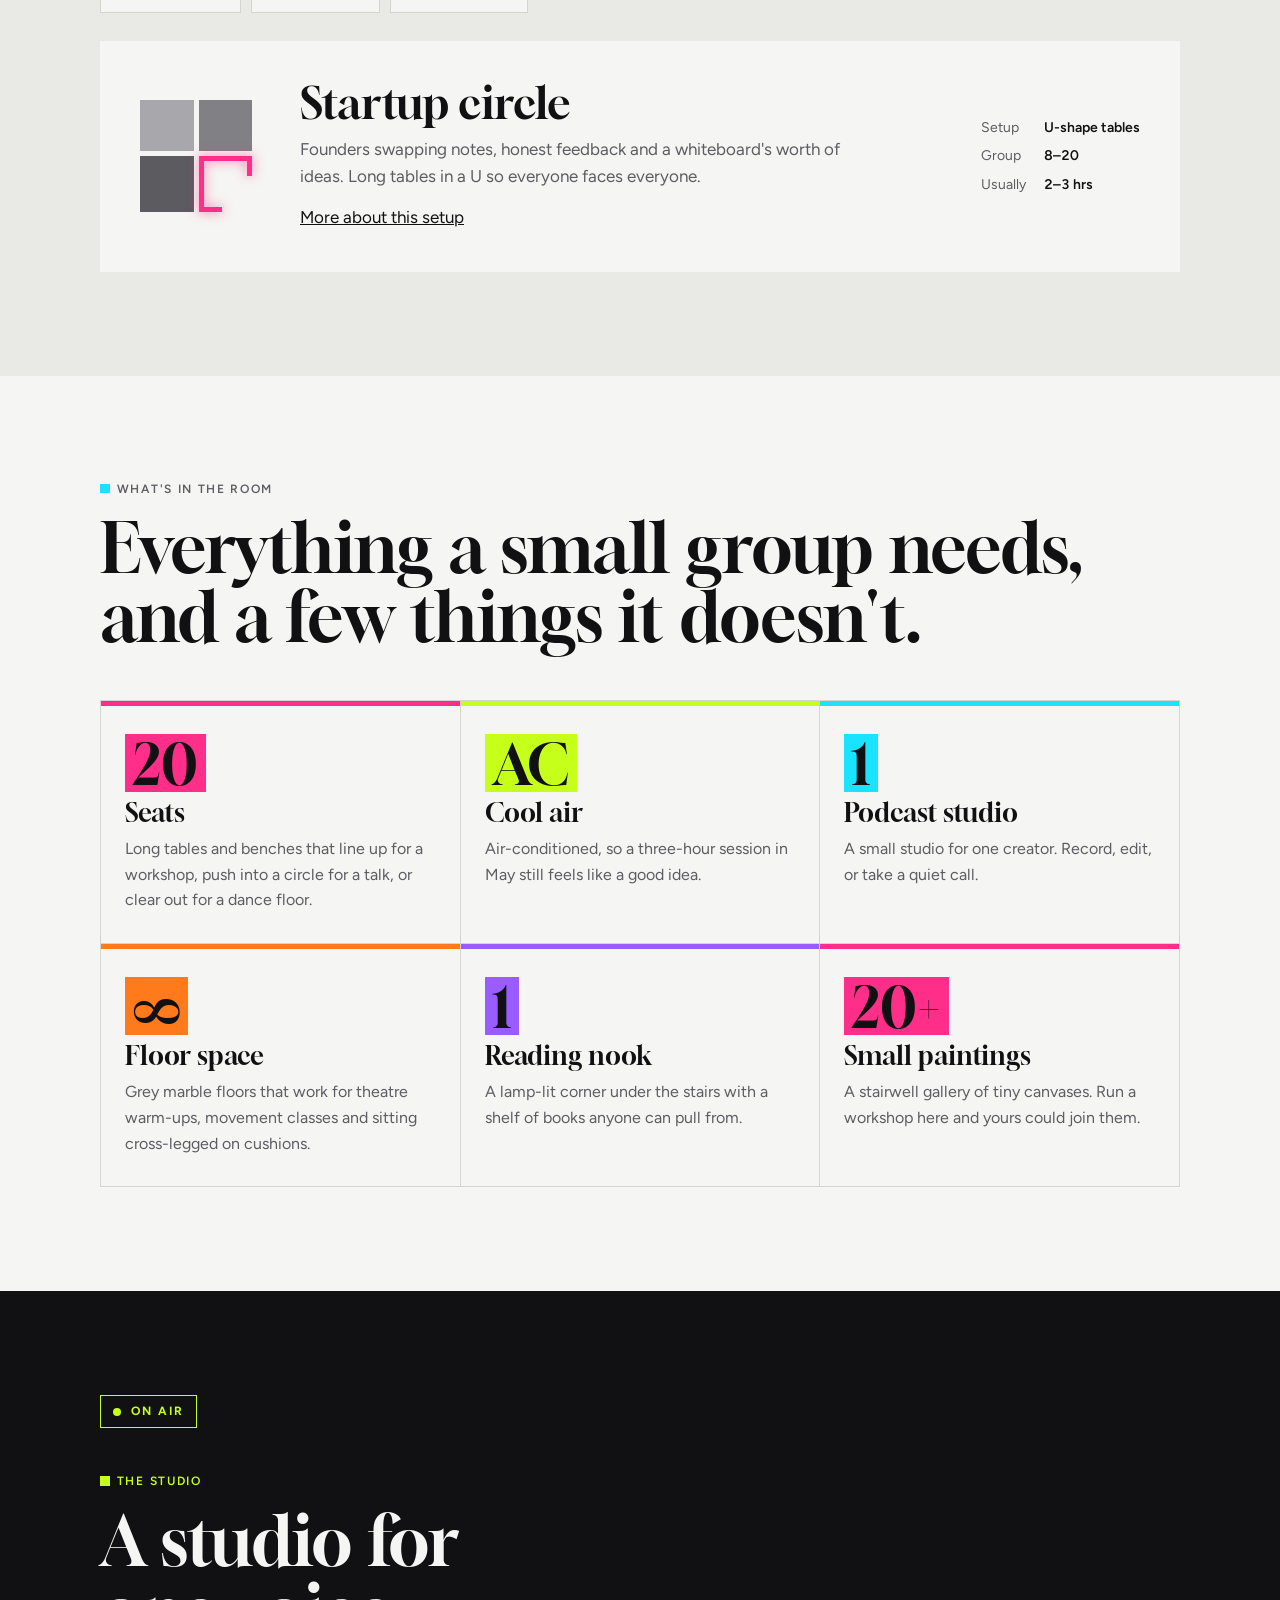
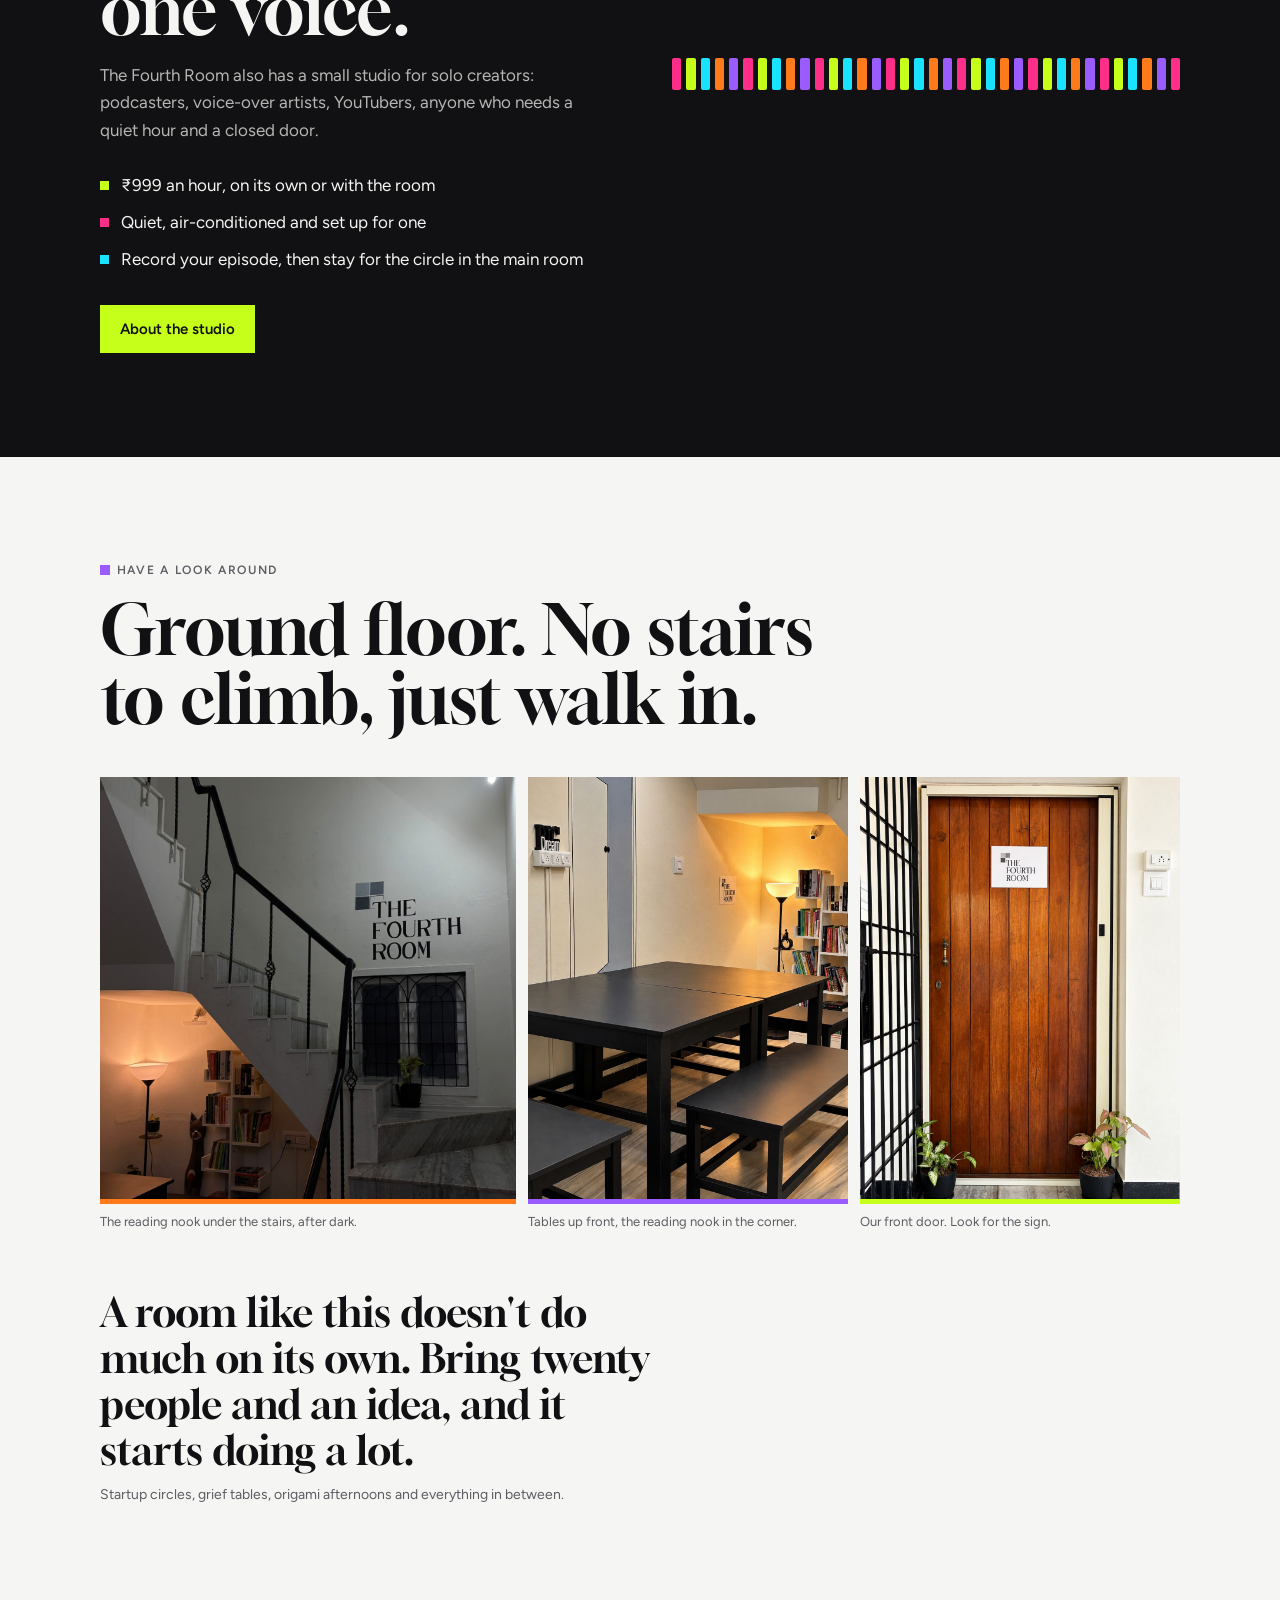
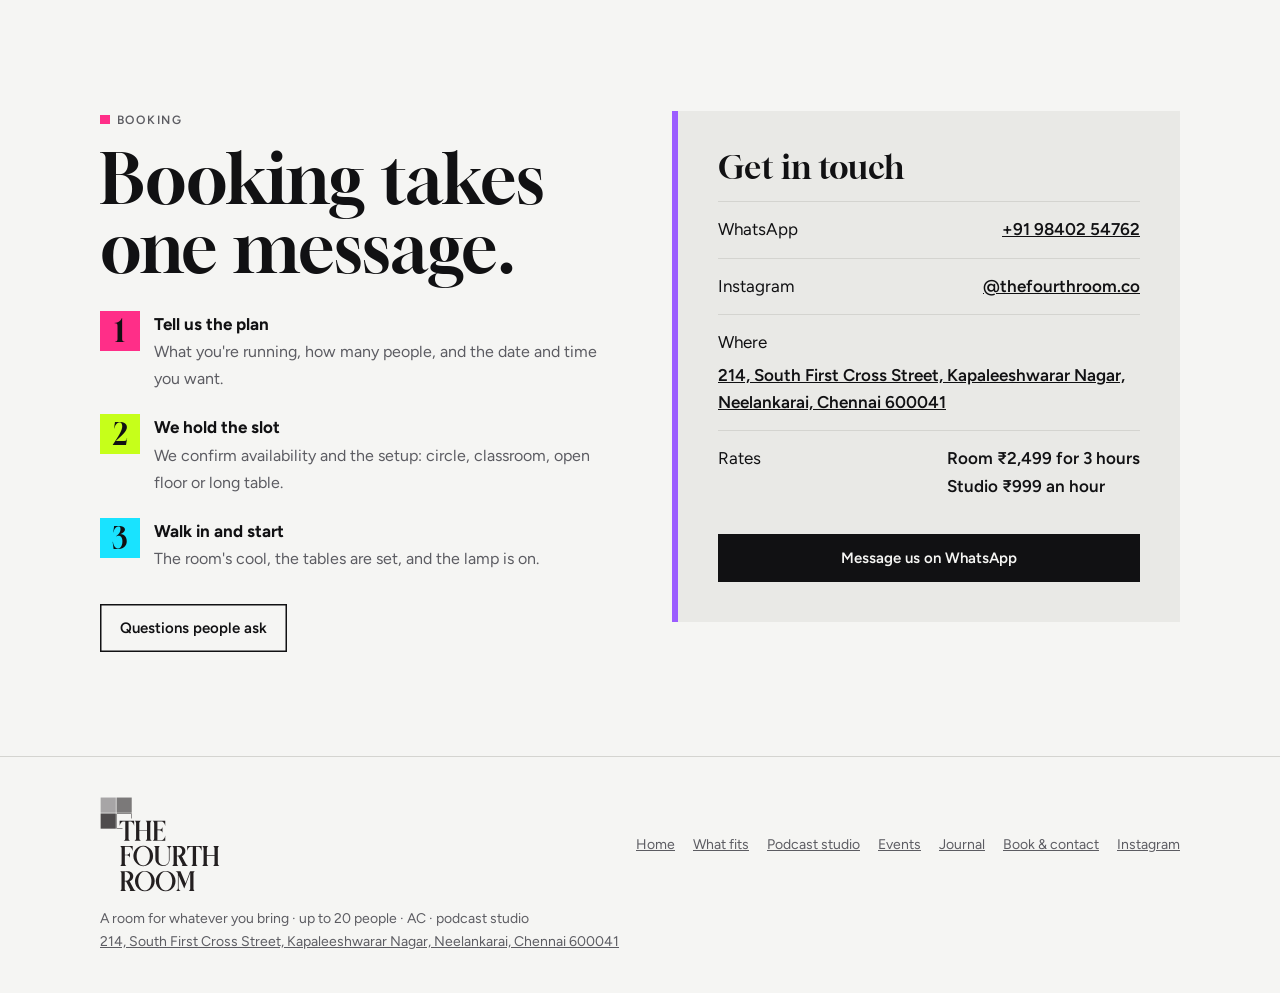
==== commit 4f106191: "Use Edward's new photos across the site New hero, home gallery, What fits photo strip, studio photos" ====
--- a/index.html
+++ b/index.html
@@ -19,7 +19,7 @@
 <link rel="preconnect" href="https://fonts.googleapis.com">
 <link rel="preconnect" href="https://fonts.gstatic.com" crossorigin>
 <link rel="stylesheet" href="https://fonts.googleapis.com/css2?family=Gloock&family=Figtree:wght@400;500;600;700&display=swap">
-<link rel="stylesheet" href="assets/css/site.css?v=e756c976">
+<link rel="stylesheet" href="assets/css/site.css?v=98a618f8">
 <script type="application/ld+json">{
  "@context": "https://schema.org",
  "@type": [
@@ -31,9 +31,10 @@
  "url": "https://edwardeltham.github.io/the-fourth-room/",
  "logo": "https://edwardeltham.github.io/the-fourth-room/img/the-fourth-room-logo.png",
  "image": [
-  "https://edwardeltham.github.io/the-fourth-room/img/main-room.jpg",
-  "https://edwardeltham.github.io/the-fourth-room/img/reading-nook.jpg",
-  "https://edwardeltham.github.io/the-fourth-room/img/stairwell-gallery.jpg"
+  "https://edwardeltham.github.io/the-fourth-room/img/room-and-stairs.jpg",
+  "https://edwardeltham.github.io/the-fourth-room/img/tables-reading-nook.jpg",
+  "https://edwardeltham.github.io/the-fourth-room/img/front-door.jpg",
+  "https://edwardeltham.github.io/the-fourth-room/img/reading-nook.jpg"
  ],
  "description": "A bright, air-conditioned community room for hire for small gatherings of up to 20 people: startup circles, listening circles, grief tables, workshops, classes and training sessions, plus a small podcast studio for solo creators.",
  "maximumAttendeeCapacity": 20,
@@ -125,8 +126,8 @@
         </div>
       </div>
       <figure class="hero-photo">
-        <img src="img/main-room.jpg" width="998" height="1280" fetchpriority="high" alt="The main room at The Fourth Room: long black tables and benches, a reading nook under the stairs lit by a floor lamp, and a wall that reads 'Every big thing was once a room and an idea'.">
-        <figcaption>“Every big thing was once a room and an idea.”</figcaption>
+        <img src="img/room-and-stairs.jpg" width="1086" height="1448" fetchpriority="high" alt="The ground-floor room at The Fourth Room: black tables and benches set with craft supplies, the staircase up to the first floor, the painted sign 'The Fourth Room' and a cluster of small colourful paintings on the wall.">
+        <figcaption>The ground-floor room, with the stairs up to the first floor.</figcaption>
       </figure>
     </div>
   </section>
@@ -189,8 +190,8 @@
       <h2 style="margin-top:14px">Ground floor. No stairs to climb, just walk in.</h2>
       <div class="photos">
         <figure><img src="img/reading-nook.jpg" width="1600" height="1200" loading="lazy" alt="The ground-floor room in the evening: a floor lamp glows orange over a bookshelf in the nook under the stairs, beneath the painted sign 'The Fourth Room'."><figcaption>The reading nook under the stairs, after dark.</figcaption></figure>
-        <figure><img src="img/stairwell-gallery.jpg" width="960" height="1280" loading="lazy" alt="Looking down the marble staircase at The Fourth Room logo painted on the wall and a cluster of small colourful paintings."><figcaption>The stairwell gallery, on the way up to the first floor.</figcaption></figure>
-        <figure><img src="img/stairwell-above.jpg" width="1200" height="1600" loading="lazy" alt="Looking down the stairwell from the first floor towards the ground-floor room, with wrought-iron railings, grey marble steps, the painted sign and the wall of small paintings."><figcaption>Looking down from the first floor.</figcaption></figure>
+        <figure><img src="img/tables-reading-nook.jpg" width="1086" height="1448" loading="lazy" alt="Black tables and benches in The Fourth Room, with the lamp-lit reading nook and bookshelf in the corner under the stairs."><figcaption>Tables up front, the reading nook in the corner.</figcaption></figure>
+        <figure><img src="img/front-door.jpg" width="1086" height="1448" loading="lazy" alt="The wooden front door of The Fourth Room with its sign, a black iron grille on one side and potted plants on the floor."><figcaption>Our front door. Look for the sign.</figcaption></figure>
       </div>
       <p class="quote">A room like this doesn't do much on its own. Bring twenty people and an idea, and it starts doing a lot.<small>Startup circles, grief tables, origami afternoons and everything in between.</small></p>
     </div>
--- a/assets/css/site.css
+++ b/assets/css/site.css
@@ -204,7 +204,11 @@
 /* events */
 .events { display: grid; gap: 1px; background: var(--line); border: 1px solid var(--line); margin-top: 32px; }
 .event { background: var(--wall); display: grid; grid-template-columns: auto 1fr; align-content: start; gap: clamp(18px, 4vw, 40px); padding: clamp(22px, 4vw, 36px); border-left: 6px solid var(--nc); }
-.event > img { grid-column: 1 / -1; width: 100%; height: auto; aspect-ratio: 16 / 9; object-fit: cover; display: block; }
+/* photos and posters keep their own shape: a portrait poster sits beside the details, a landscape photo spans the top */
+.event:has(> img) { grid-template-columns: minmax(0, 360px) auto 1fr; align-items: start; }
+.event > img { width: 100%; height: auto; display: block; }
+.past-grid .event:has(> img) { grid-template-columns: auto 1fr; }
+.past-grid .event > img { grid-column: 1 / -1; }
 .event-date { width: 76px; text-align: center; background: var(--nc); color: #111113; padding: 10px 0 8px; align-self: start; }
 .event-date b { display: block; font-family: var(--display); font-weight: 400; font-size: 40px; line-height: 1; }
 .event-date span { font-size: 13px; font-weight: 600; letter-spacing: .12em; text-transform: uppercase; }
@@ -218,7 +222,7 @@
 .events-empty .mark { width: clamp(64px, 9vw, 96px); gap: 5px; --bw: 4px; }
 .events-empty h3 { font-size: clamp(28px, 3.6vw, 44px); }
 .events-empty p { color: var(--muted); margin-top: 10px; max-width: 52ch; }
-@media (max-width: 860px) { .past-grid { grid-template-columns: 1fr; } }
+@media (max-width: 860px) { .past-grid { grid-template-columns: 1fr; } .event:has(> img) { grid-template-columns: auto 1fr; } .event > img { grid-column: 1 / -1; max-width: 480px; } }
 @media (max-width: 520px) { .events-empty { grid-template-columns: 1fr; } .event-date { width: 64px; } .event-date b { font-size: 32px; } }
 
 /* neon mixture: the five accents take turns around the site, always as fills or lines, never as body text on the light walls */
@@ -296,3 +300,18 @@
   *, *::before { animation: none !important; transition: none !important; }
   .wave span { height: var(--h); }
 }
+
+/* two-photo strip (studio page) and the studio kit list */
+.photos-two { grid-template-columns: 1fr 1fr; }
+.photos-two figure:first-child img { aspect-ratio: 3 / 4; flex: none; }
+.photos-two figure:nth-child(1) { --nc: var(--neon-cyan); }
+.photos-two figure:nth-child(2) { --nc: var(--neon-pink); }
+@media (max-width: 860px) { .photos-two figure:first-child { grid-column: auto; } .photos-two figure:first-child img { aspect-ratio: 3 / 4; } }
+.kit { list-style: none; padding: 0; margin: 32px 0 0; display: grid; grid-template-columns: repeat(auto-fit, minmax(240px, 1fr)); gap: 10px 28px; }
+.kit li { display: flex; gap: 12px; align-items: baseline; }
+.kit li::before { content: ""; width: 9px; height: 9px; background: var(--neon-lime); flex: none; }
+.kit li:nth-child(even)::before { background: var(--neon-violet); }
+/* the front-door photo under the booking steps */
+.door-photo { margin: 32px 0 0; max-width: 360px; }
+.door-photo img { display: block; width: 100%; height: auto; aspect-ratio: 3 / 4; object-fit: cover; border-bottom: 5px solid var(--neon-orange); }
+.door-photo figcaption { font-size: 13px; color: var(--muted); margin-top: 8px; }
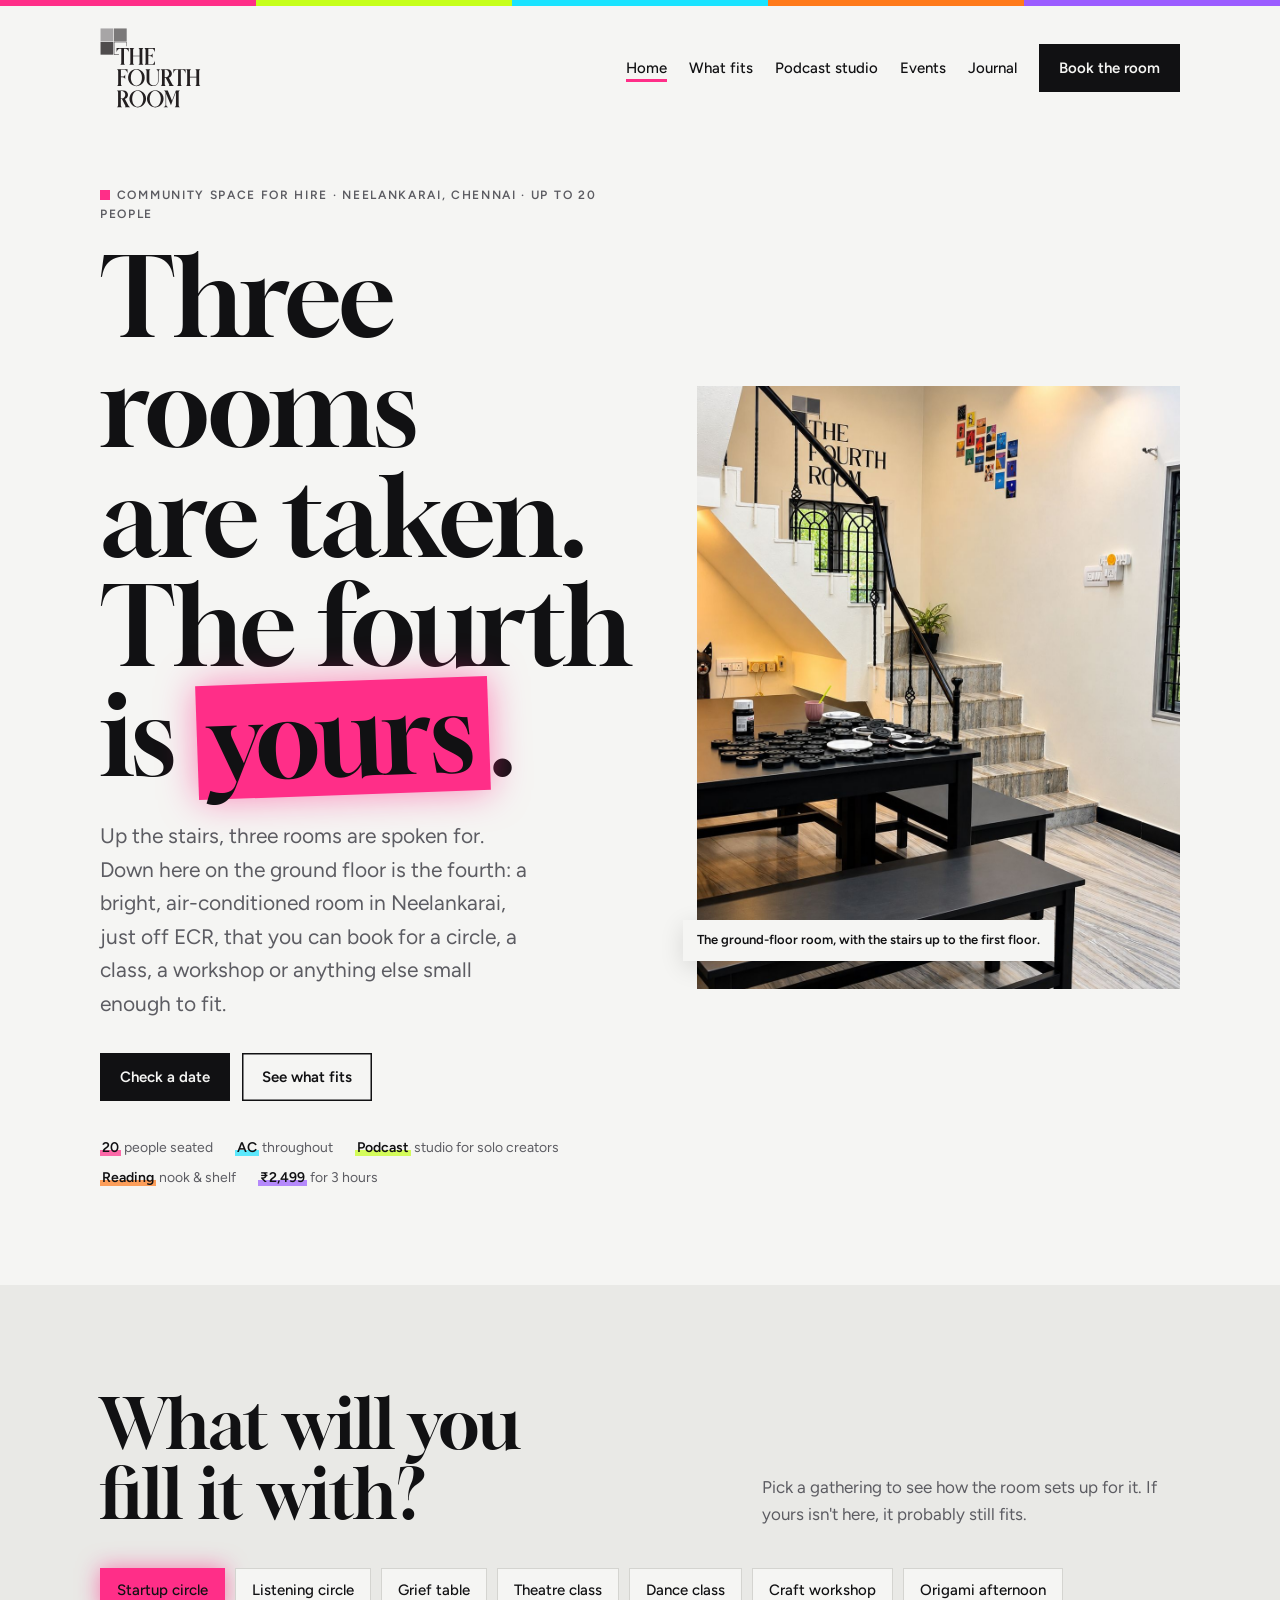
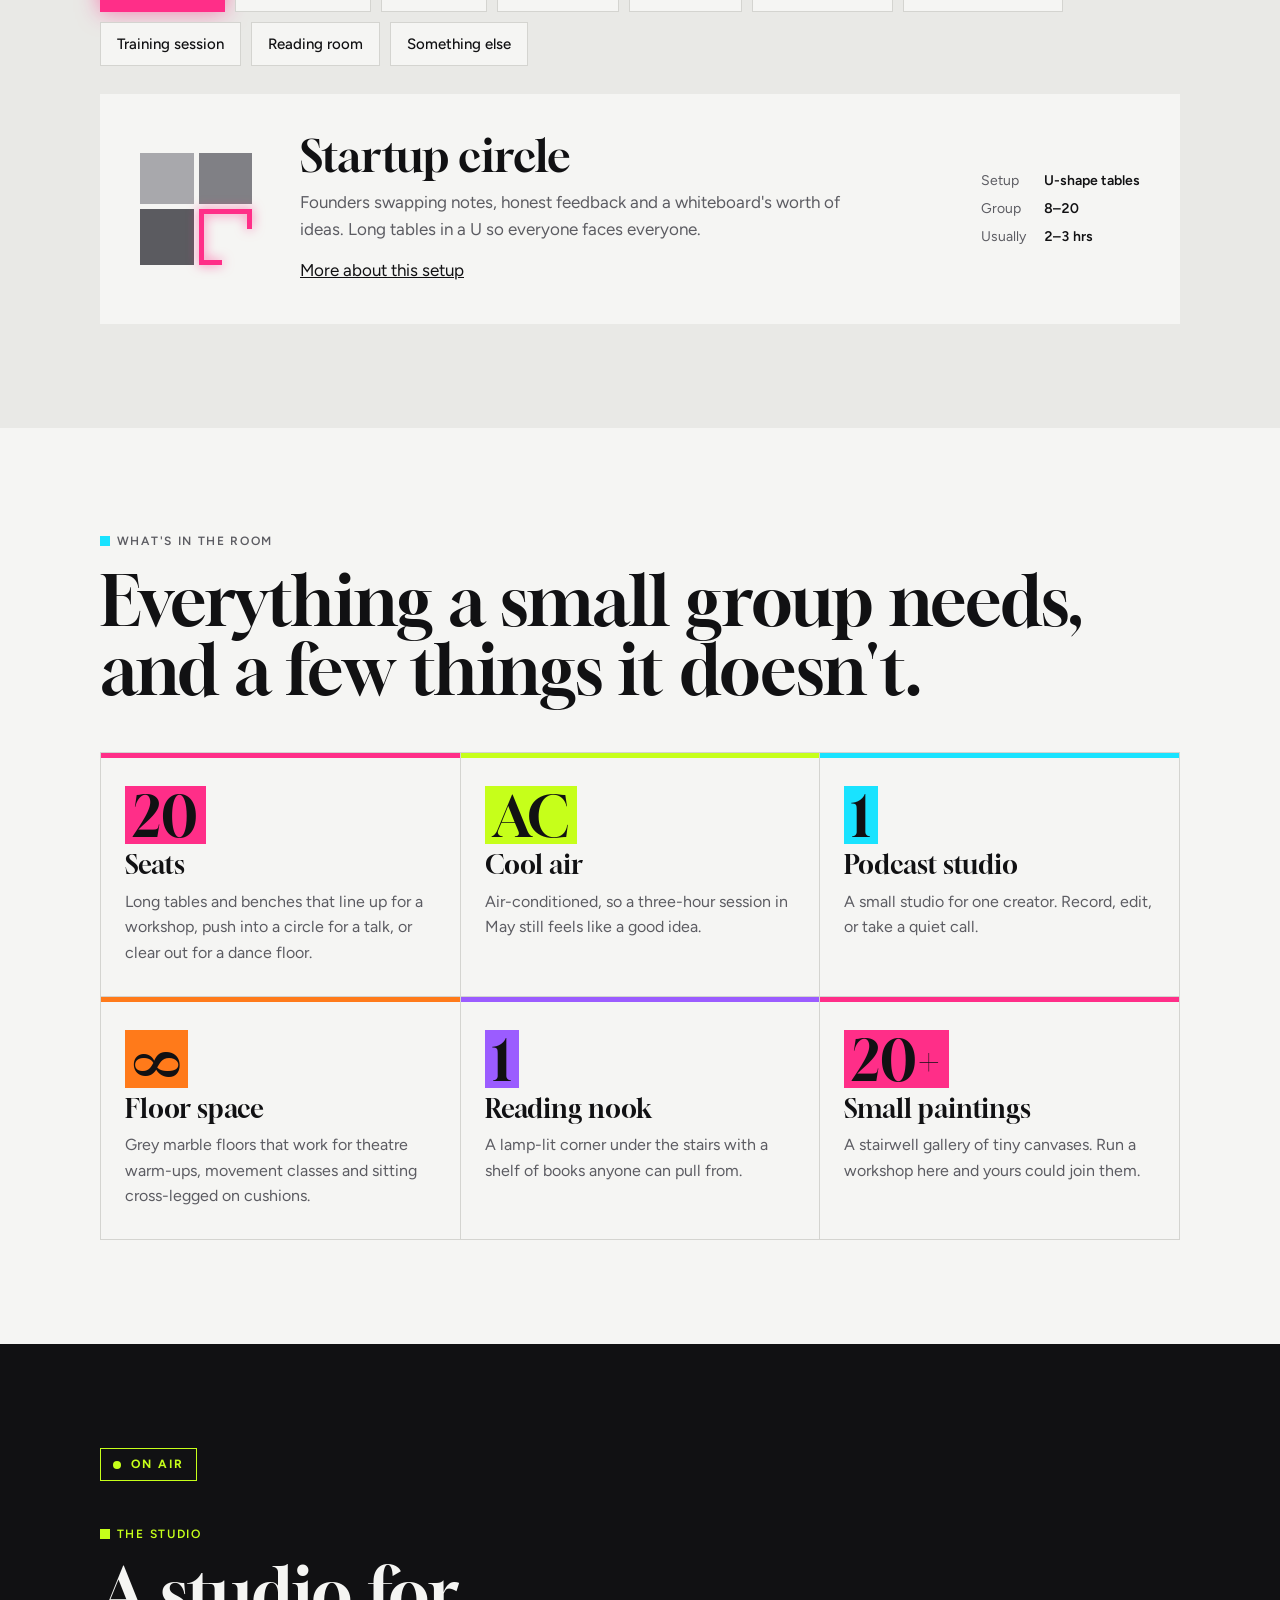
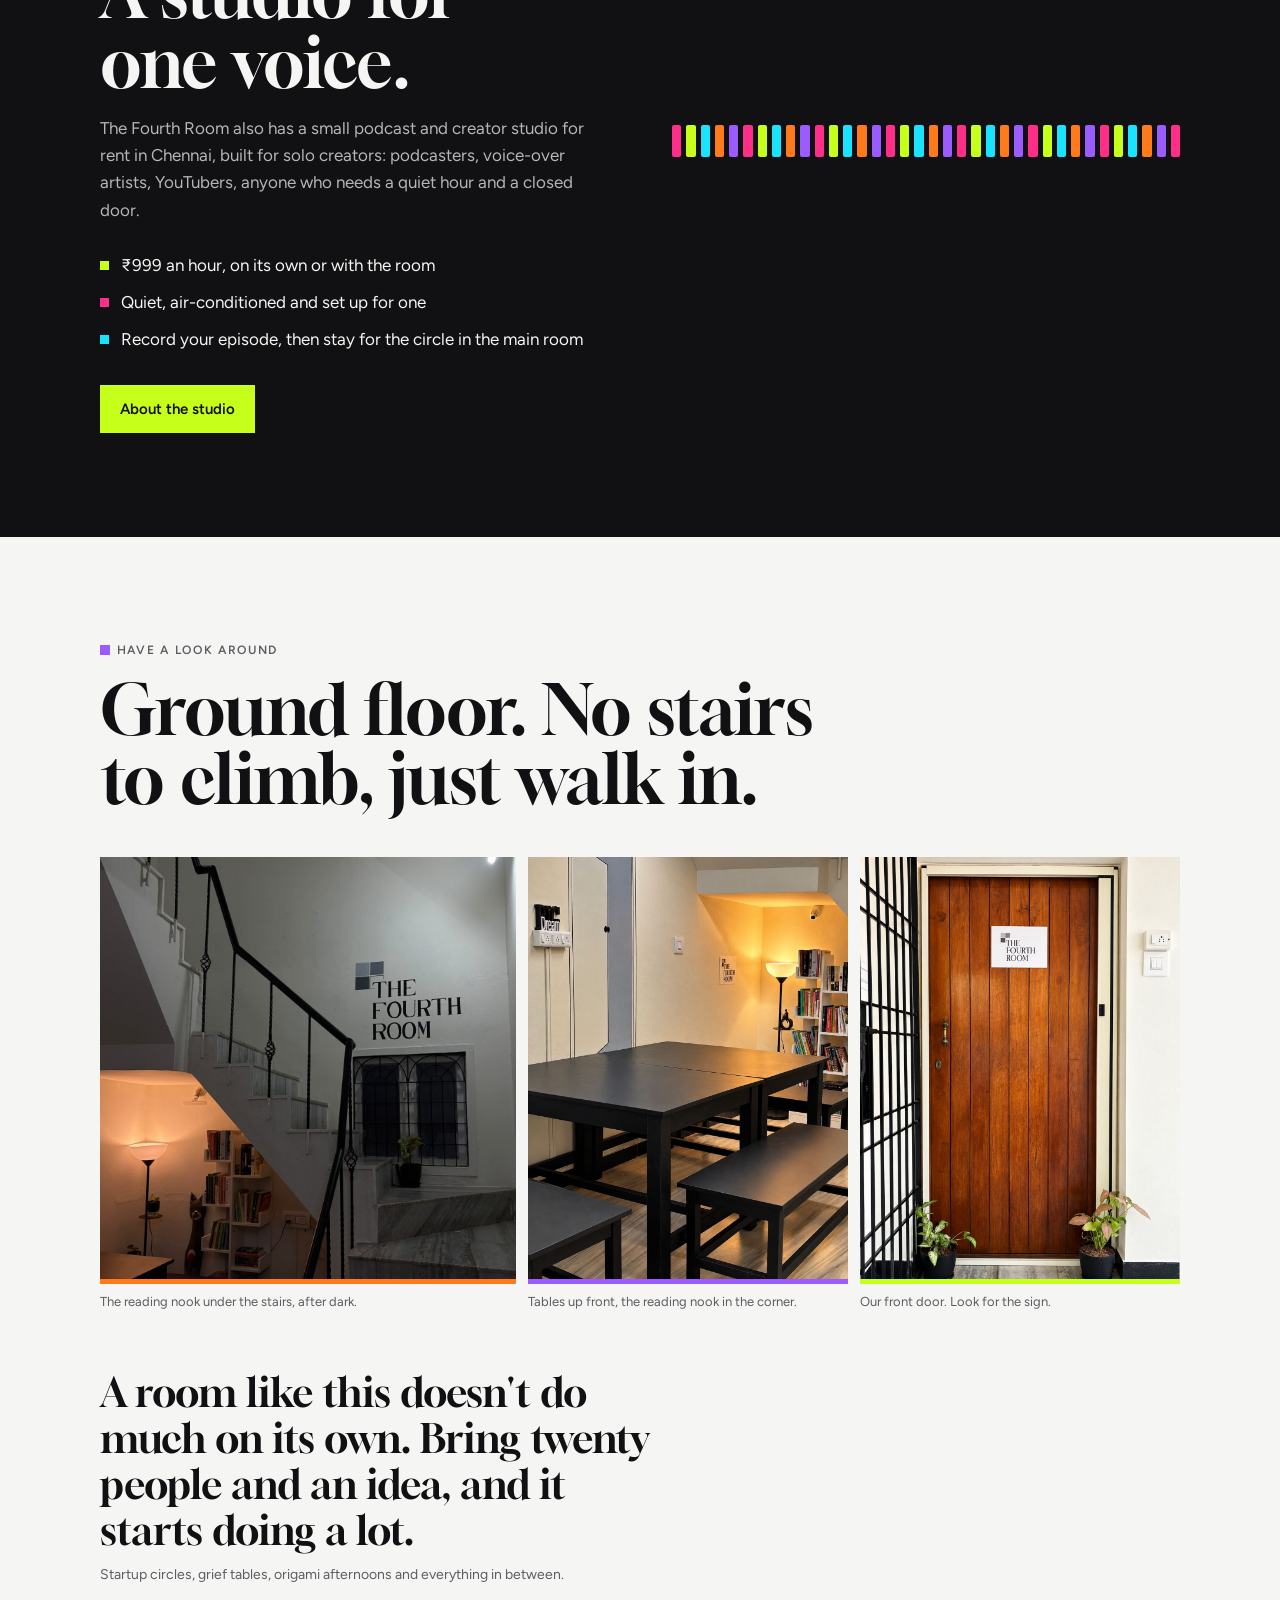
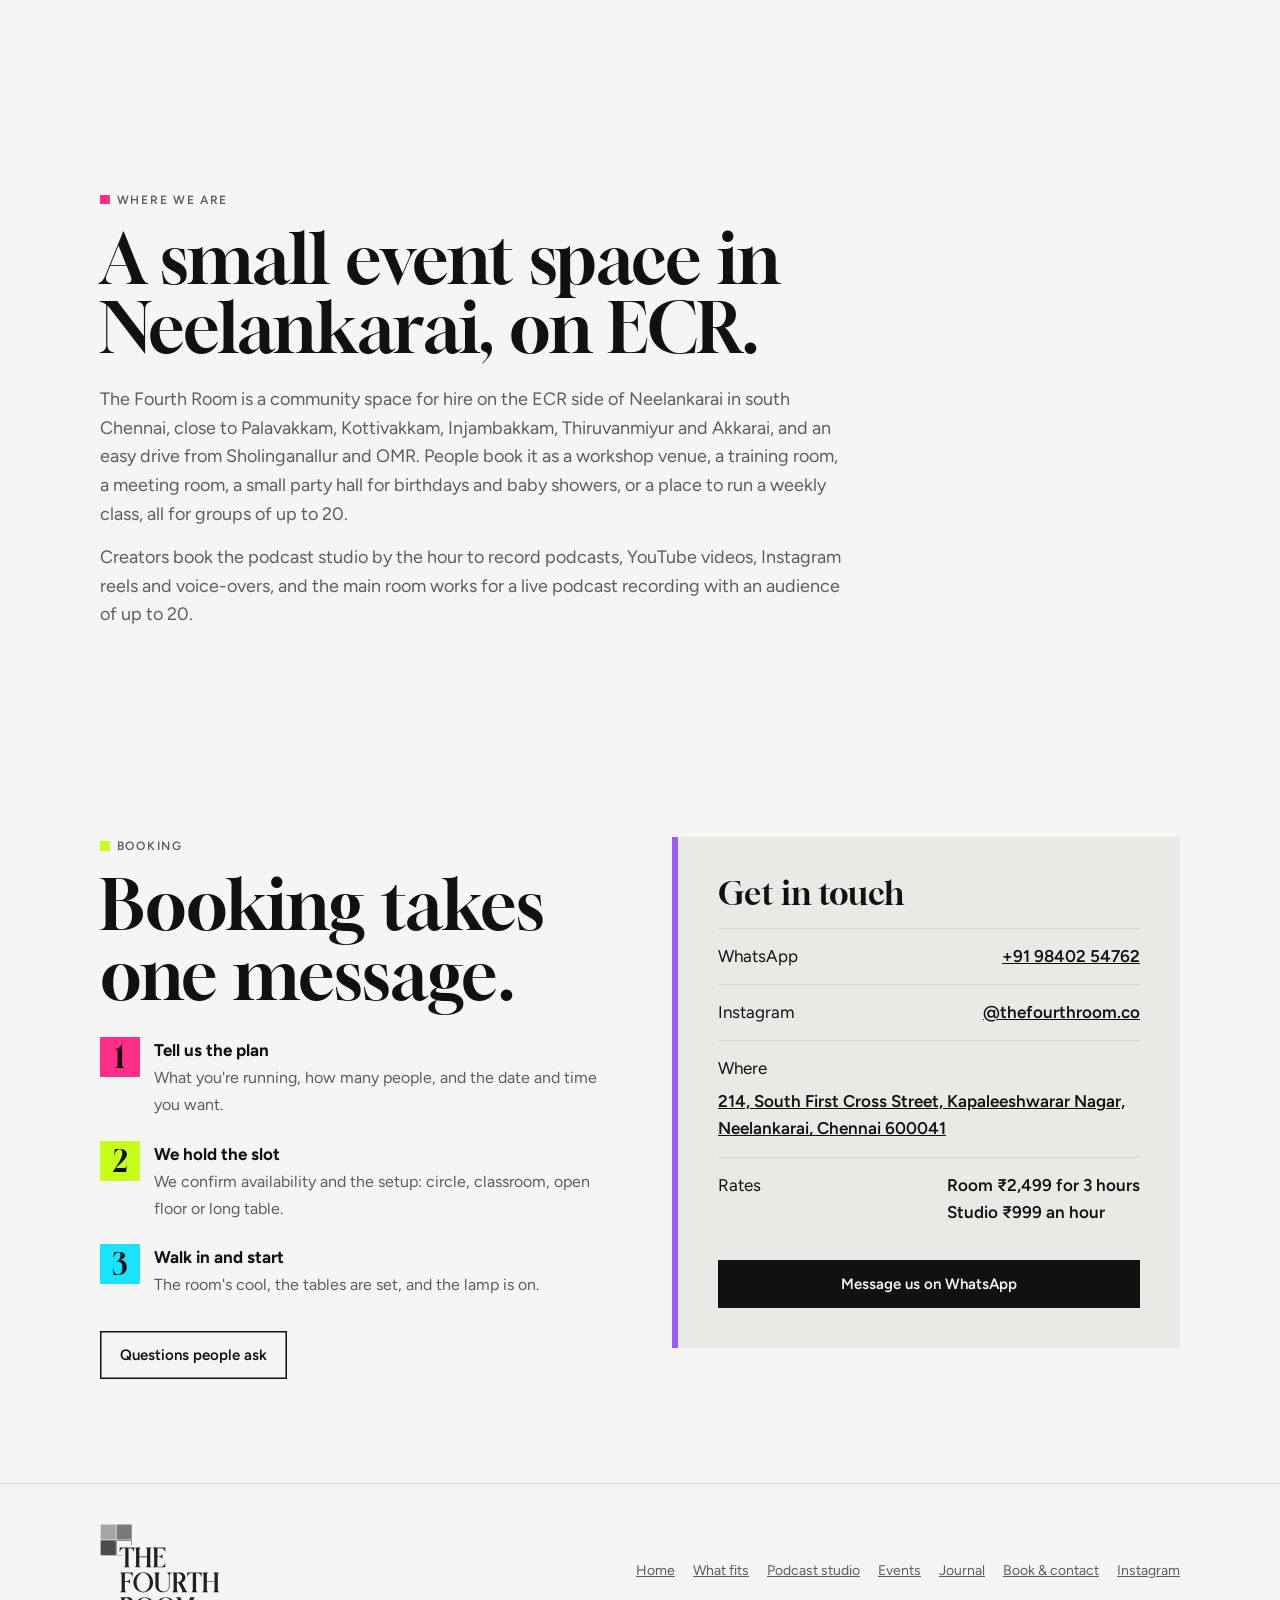
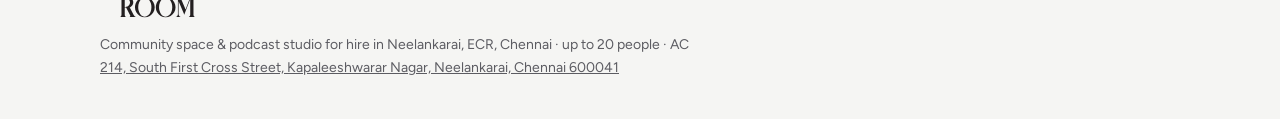
==== commit 5f102692: "Target Chennai community-space and podcast-studio searches Includes the thefourthroom.co URL swap fr" ====
--- a/index.html
+++ b/index.html
@@ -3,15 +3,15 @@
 <head>
 <meta charset="utf-8">
 <meta name="viewport" content="width=device-width, initial-scale=1, viewport-fit=cover">
-<title>The Fourth Room · A room for hire for small gatherings of up to 20</title>
-<meta name="description" content="Book The Fourth Room: a bright, air-conditioned community space for workshops, circles, classes and training sessions of up to 20 people, with a podcast studio for solo creators.">
-<link rel="canonical" href="https://edwardeltham.github.io/the-fourth-room/">
+<title>Community Space &amp; Podcast Studio for Hire in Neelankarai, ECR, Chennai · The Fourth Room</title>
+<meta name="description" content="A small, air-conditioned event space for hire in Neelankarai on ECR, Chennai, for workshops, classes, circles, meetings and parties of up to 20 people, plus a podcast studio for rent at ₹999 an hour. Room ₹2,499 for 3 hours.">
+<link rel="canonical" href="https://thefourthroom.co/">
 <meta property="og:site_name" content="The Fourth Room">
 <meta property="og:type" content="website">
-<meta property="og:title" content="The Fourth Room · A room for hire for small gatherings of up to 20">
-<meta property="og:description" content="Book The Fourth Room: a bright, air-conditioned community space for workshops, circles, classes and training sessions of up to 20 people, with a podcast studio for solo creators.">
-<meta property="og:url" content="https://edwardeltham.github.io/the-fourth-room/">
-<meta property="og:image" content="https://edwardeltham.github.io/the-fourth-room/img/og-image.jpg">
+<meta property="og:title" content="Community Space &amp; Podcast Studio for Hire in Neelankarai, ECR, Chennai · The Fourth Room">
+<meta property="og:description" content="A small, air-conditioned event space for hire in Neelankarai on ECR, Chennai, for workshops, classes, circles, meetings and parties of up to 20 people, plus a podcast studio for rent at ₹999 an hour. Room ₹2,499 for 3 hours.">
+<meta property="og:url" content="https://thefourthroom.co/">
+<meta property="og:image" content="https://thefourthroom.co/img/og-image.jpg">
 <meta name="twitter:card" content="summary_large_image">
 <meta name="theme-color" content="#F5F5F3">
 <link rel="icon" href="favicon.svg" type="image/svg+xml">
@@ -19,24 +19,24 @@
 <link rel="preconnect" href="https://fonts.googleapis.com">
 <link rel="preconnect" href="https://fonts.gstatic.com" crossorigin>
 <link rel="stylesheet" href="https://fonts.googleapis.com/css2?family=Gloock&family=Figtree:wght@400;500;600;700&display=swap">
-<link rel="stylesheet" href="assets/css/site.css?v=98a618f8">
+<link rel="stylesheet" href="assets/css/site.css?v=342b4759">
 <script type="application/ld+json">{
  "@context": "https://schema.org",
  "@type": [
   "EventVenue",
   "LocalBusiness"
  ],
- "@id": "https://edwardeltham.github.io/the-fourth-room/#venue",
+ "@id": "https://thefourthroom.co/#venue",
  "name": "The Fourth Room",
- "url": "https://edwardeltham.github.io/the-fourth-room/",
- "logo": "https://edwardeltham.github.io/the-fourth-room/img/the-fourth-room-logo.png",
+ "url": "https://thefourthroom.co/",
+ "logo": "https://thefourthroom.co/img/the-fourth-room-logo.png",
  "image": [
-  "https://edwardeltham.github.io/the-fourth-room/img/room-and-stairs.jpg",
-  "https://edwardeltham.github.io/the-fourth-room/img/tables-reading-nook.jpg",
-  "https://edwardeltham.github.io/the-fourth-room/img/front-door.jpg",
-  "https://edwardeltham.github.io/the-fourth-room/img/reading-nook.jpg"
- ],
- "description": "A bright, air-conditioned community room for hire for small gatherings of up to 20 people: startup circles, listening circles, grief tables, workshops, classes and training sessions, plus a small podcast studio for solo creators.",
+  "https://thefourthroom.co/img/room-and-stairs.jpg",
+  "https://thefourthroom.co/img/tables-reading-nook.jpg",
+  "https://thefourthroom.co/img/front-door.jpg",
+  "https://thefourthroom.co/img/reading-nook.jpg"
+ ],
+ "description": "A bright, air-conditioned community space and small event venue for hire in Neelankarai, on ECR in south Chennai, for gatherings of up to 20 people: workshops, classes, training sessions, meetings, circles and small parties, plus a podcast and creator studio for rent by the hour.",
  "maximumAttendeeCapacity": 20,
  "amenityFeature": [
   {
@@ -62,8 +62,8 @@
  ],
  "address": {
   "@type": "PostalAddress",
-  "streetAddress": "214, South First Cross Street, Kapaleeshwarar Nagar",
-  "addressLocality": "Neelankarai, Chennai",
+  "streetAddress": "214, South First Cross Street, Kapaleeshwarar Nagar, Neelankarai",
+  "addressLocality": "Chennai",
   "addressRegion": "Tamil Nadu",
   "postalCode": "600041",
   "addressCountry": "IN"
@@ -87,13 +87,58 @@
  "sameAs": [
   "https://www.instagram.com/thefourthroom.co/"
  ],
- "telephone": "+91 98402 54762"
+ "telephone": "+91 98402 54762",
+ "alternateName": "The Fourth Room Chennai",
+ "areaServed": [
+  {
+   "@type": "Place",
+   "name": "Neelankarai, Chennai"
+  },
+  {
+   "@type": "Place",
+   "name": "Palavakkam, Chennai"
+  },
+  {
+   "@type": "Place",
+   "name": "Kottivakkam, Chennai"
+  },
+  {
+   "@type": "Place",
+   "name": "Injambakkam, Chennai"
+  },
+  {
+   "@type": "Place",
+   "name": "Thiruvanmiyur, Chennai"
+  },
+  {
+   "@type": "Place",
+   "name": "Akkarai, Chennai"
+  },
+  {
+   "@type": "Place",
+   "name": "Sholinganallur, Chennai"
+  },
+  {
+   "@type": "Place",
+   "name": "East Coast Road (ECR), Chennai"
+  },
+  {
+   "@type": "Place",
+   "name": "Old Mahabalipuram Road (OMR), Chennai"
+  },
+  {
+   "@type": "Place",
+   "name": "South Chennai"
+  }
+ ],
+ "keywords": "community space Chennai, event space Neelankarai, small event venue ECR, workshop venue Chennai, small hall for rent Chennai, podcast studio Chennai, podcast studio for rent, creator studio Chennai",
+ "currenciesAccepted": "INR"
 }</script>
 <script type="application/ld+json">{
  "@context": "https://schema.org",
  "@type": "WebSite",
  "name": "The Fourth Room",
- "url": "https://edwardeltham.github.io/the-fourth-room/"
+ "url": "https://thefourthroom.co/"
 }</script>
 </head>
 <body>
@@ -110,9 +155,9 @@
   <section class="hero">
     <div class="wrap">
       <div>
-        <p class="label">A room for small gatherings · up to 20 people</p>
+        <p class="label">Community space for hire · Neelankarai, Chennai · up to 20 people</p>
         <h1 style="margin-top:18px">Three rooms are taken. The fourth is <em id="heroWord">yours</em>.</h1>
-        <p class="lede">Up the stairs, three rooms are spoken for. Down here on the ground floor is the fourth: a bright, air-conditioned room you can book for a circle, a class, a workshop or anything else small enough to fit.</p>
+        <p class="lede">Up the stairs, three rooms are spoken for. Down here on the ground floor is the fourth: a bright, air-conditioned room in Neelankarai, just off ECR, that you can book for a circle, a class, a workshop or anything else small enough to fit.</p>
         <div class="ctas">
           <a class="btn" href="book.html">Check a date</a>
           <a class="btn ghost" href="#uses">See what fits</a>
@@ -172,7 +217,7 @@
         <span class="onair">ON AIR</span>
         <p class="label">The studio</p>
         <h2 style="margin-top:14px">A studio for one voice.</h2>
-        <p>The Fourth Room also has a small studio for solo creators: podcasters, voice-over artists, YouTubers, anyone who needs a quiet hour and a closed door.</p>
+        <p>The Fourth Room also has a small podcast and creator studio for rent in Chennai, built for solo creators: podcasters, voice-over artists, YouTubers, anyone who needs a quiet hour and a closed door.</p>
         <ul>
           <li>₹999 an hour, on its own or with the room</li>
           <li>Quiet, air-conditioned and set up for one</li>
@@ -194,6 +239,15 @@
         <figure><img src="img/front-door.jpg" width="1086" height="1448" loading="lazy" alt="The wooden front door of The Fourth Room with its sign, a black iron grille on one side and potted plants on the floor."><figcaption>Our front door. Look for the sign.</figcaption></figure>
       </div>
       <p class="quote">A room like this doesn't do much on its own. Bring twenty people and an idea, and it starts doing a lot.<small>Startup circles, grief tables, origami afternoons and everything in between.</small></p>
+    </div>
+  </section>
+
+  <section class="inside" id="where">
+    <div class="wrap">
+      <p class="label">Where we are</p>
+      <h2 style="margin-top:14px">A small event space in Neelankarai, on ECR.</h2>
+      <p style="max-width:62ch;margin-top:22px;font-size:18px;color:var(--muted)">The Fourth Room is a community space for hire on the ECR side of Neelankarai in south Chennai, close to Palavakkam, Kottivakkam, Injambakkam, Thiruvanmiyur and Akkarai, and an easy drive from Sholinganallur and OMR. People book it as a workshop venue, a training room, a meeting room, a small party hall for birthdays and baby showers, or a place to run a weekly class, all for groups of up to 20.</p>
+      <p style="max-width:62ch;margin-top:14px;font-size:18px;color:var(--muted)">Creators book the podcast studio by the hour to record podcasts, YouTube videos, Instagram reels and voice-overs, and the main room works for a live podcast recording with an audience of up to 20.</p>
     </div>
   </section>
 
@@ -225,7 +279,7 @@
   <div class="wrap">
     <img src="img/the-fourth-room-logo.svg" alt="The Fourth Room logo" width="120" height="95" loading="lazy">
     <nav aria-label="Footer"><a href="index.html" aria-current="page">Home</a><a href="uses.html">What fits</a><a href="studio.html">Podcast studio</a><a href="events.html">Events</a><a href="blog/index.html">Journal</a><a href="book.html">Book &amp; contact</a><a href="https://www.instagram.com/thefourthroom.co/" rel="noopener">Instagram</a></nav>
-    <span>A room for whatever you bring · up to 20 people · AC · podcast studio<br><a href="https://www.google.com/maps/search/?api=1&amp;query=214+South+First+Cross+Street+Kapaleeshwarar+Nagar+Neelankarai+Chennai+600041" rel="noopener">214, South First Cross Street, Kapaleeshwarar Nagar, Neelankarai, Chennai 600041</a></span>
+    <span>Community space &amp; podcast studio for hire in Neelankarai, ECR, Chennai · up to 20 people · AC<br><a href="https://www.google.com/maps/search/?api=1&amp;query=214+South+First+Cross+Street+Kapaleeshwarar+Nagar+Neelankarai+Chennai+600041" rel="noopener">214, South First Cross Street, Kapaleeshwarar Nagar, Neelankarai, Chennai 600041</a></span>
   </div>
 </footer>
 <script src="assets/js/site.js?v=9e8cf1cd" defer></script>
--- a/assets/css/site.css
+++ b/assets/css/site.css
@@ -205,10 +205,15 @@
 .events { display: grid; gap: 1px; background: var(--line); border: 1px solid var(--line); margin-top: 32px; }
 .event { background: var(--wall); display: grid; grid-template-columns: auto 1fr; align-content: start; gap: clamp(18px, 4vw, 40px); padding: clamp(22px, 4vw, 36px); border-left: 6px solid var(--nc); }
 /* photos and posters keep their own shape: a portrait poster sits beside the details, a landscape photo spans the top */
-.event:has(> img) { grid-template-columns: minmax(0, 360px) auto 1fr; align-items: start; }
-.event > img { width: 100%; height: auto; display: block; }
-.past-grid .event:has(> img) { grid-template-columns: auto 1fr; }
-.past-grid .event > img { grid-column: 1 / -1; }
+.event:has(> .event-posters) { grid-template-columns: minmax(0, 360px) auto 1fr; align-items: start; }
+.event-posters { display: grid; gap: 8px; }
+.event-posters > img { width: 100%; height: auto; display: block; }
+.event-thumbs { display: grid; grid-template-columns: repeat(auto-fill, minmax(56px, 1fr)); gap: 8px; }
+.event-thumbs button { padding: 0; border: 2px solid transparent; background: none; cursor: pointer; opacity: .6; transition: opacity .2s, border-color .2s; }
+.event-thumbs button:hover, .event-thumbs button[aria-pressed="true"] { opacity: 1; border-color: var(--nc); }
+.event-thumbs img { width: 100%; height: auto; display: block; }
+.past-grid .event:has(> .event-posters) { grid-template-columns: auto 1fr; }
+.past-grid .event > .event-posters { grid-column: 1 / -1; }
 .event-date { width: 76px; text-align: center; background: var(--nc); color: #111113; padding: 10px 0 8px; align-self: start; }
 .event-date b { display: block; font-family: var(--display); font-weight: 400; font-size: 40px; line-height: 1; }
 .event-date span { font-size: 13px; font-weight: 600; letter-spacing: .12em; text-transform: uppercase; }
@@ -216,13 +221,16 @@
 .event h3 { font-size: clamp(26px, 3.2vw, 38px); }
 .event p:not(.meta) { color: var(--muted); max-width: 60ch; }
 .event .btn { margin-top: 6px; }
+.event-qr { display: flex; align-items: center; gap: 14px; margin: 6px 0 0; }
+.event-qr img { width: 120px; height: 120px; background: #fff; padding: 6px; display: block; }
+.event-qr figcaption { font-size: 14px; color: var(--muted); }
 .past-grid { grid-template-columns: repeat(2, 1fr); }
 .event.past { border-left-width: 0; border-top: 6px solid var(--nc); }
 .events-empty { background: var(--wall); display: grid; grid-template-columns: auto 1fr; gap: clamp(20px, 4vw, 44px); padding: clamp(24px, 4vw, 44px); align-items: start; }
 .events-empty .mark { width: clamp(64px, 9vw, 96px); gap: 5px; --bw: 4px; }
 .events-empty h3 { font-size: clamp(28px, 3.6vw, 44px); }
 .events-empty p { color: var(--muted); margin-top: 10px; max-width: 52ch; }
-@media (max-width: 860px) { .past-grid { grid-template-columns: 1fr; } .event:has(> img) { grid-template-columns: auto 1fr; } .event > img { grid-column: 1 / -1; max-width: 480px; } }
+@media (max-width: 860px) { .past-grid { grid-template-columns: 1fr; } .event:has(> .event-posters) { grid-template-columns: auto 1fr; } .event > .event-posters { grid-column: 1 / -1; max-width: 480px; } }
 @media (max-width: 520px) { .events-empty { grid-template-columns: 1fr; } .event-date { width: 64px; } .event-date b { font-size: 32px; } }
 
 /* neon mixture: the five accents take turns around the site, always as fills or lines, never as body text on the light walls */
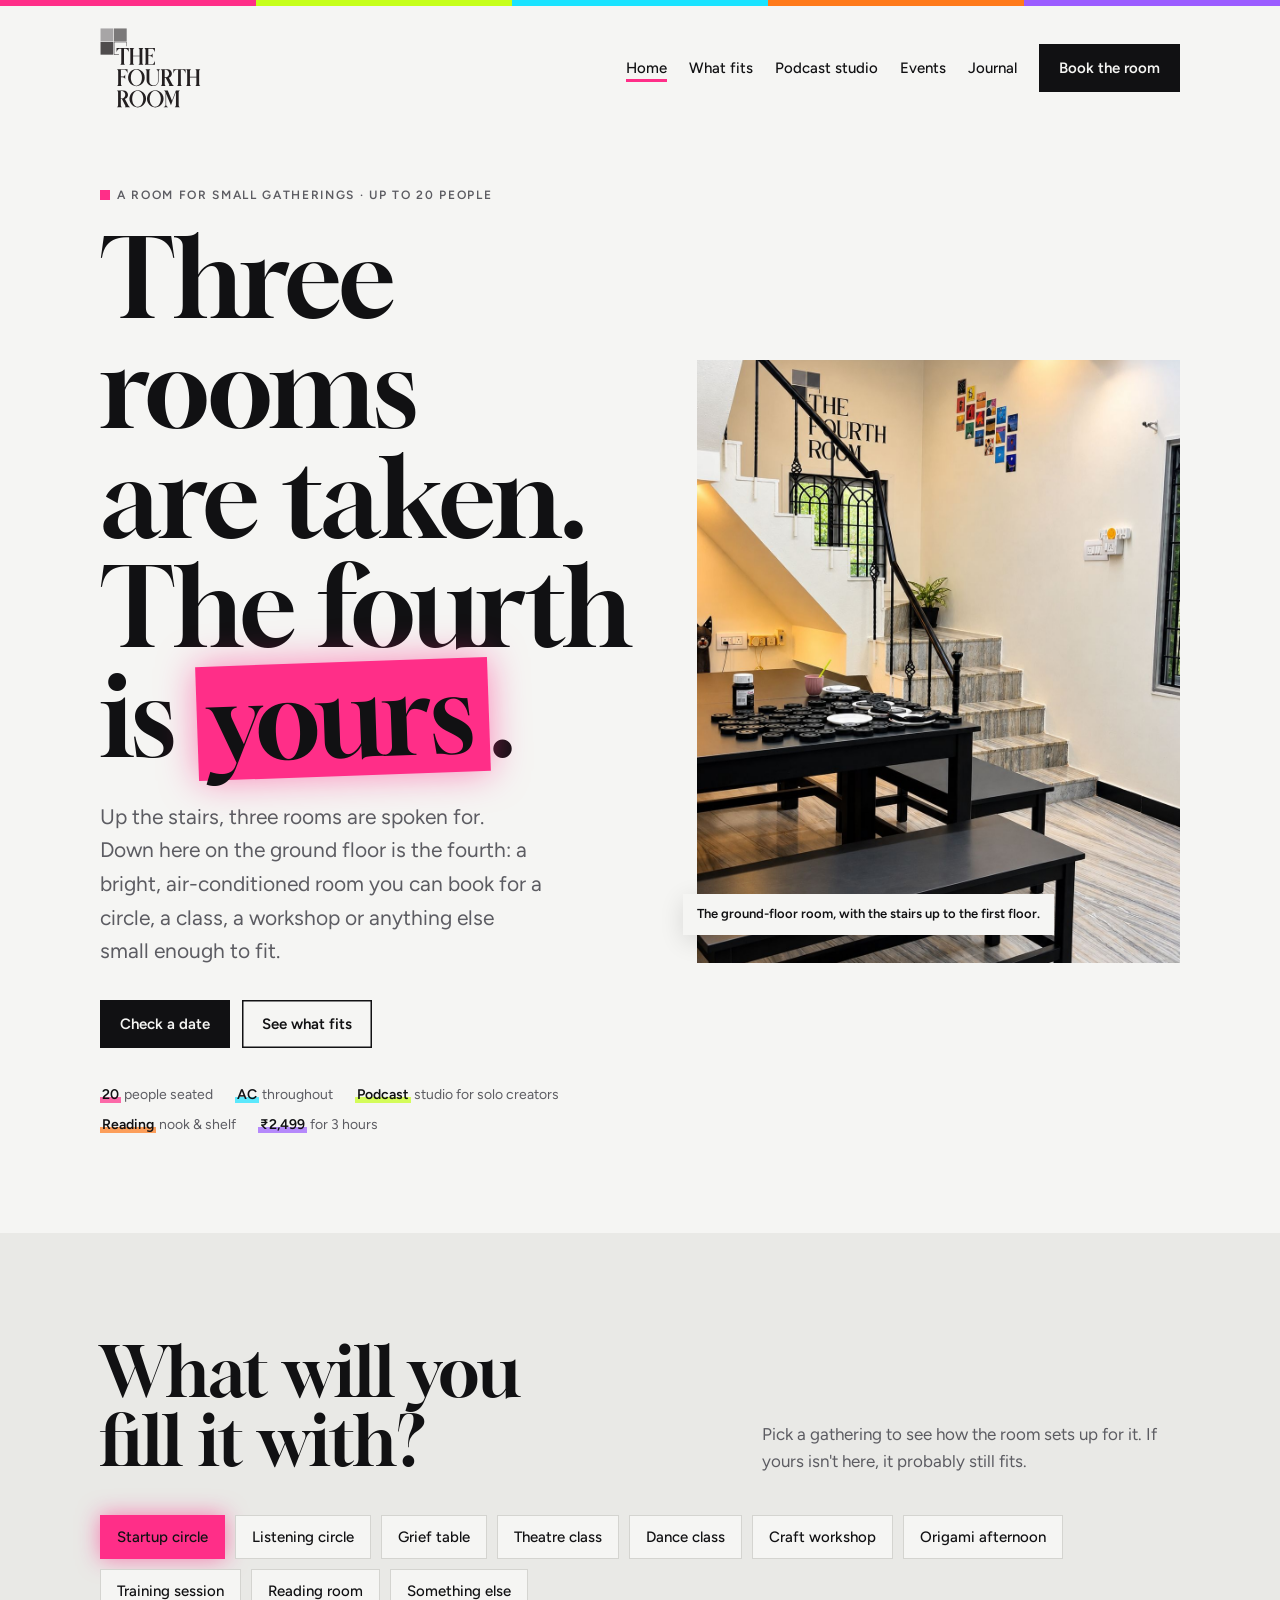
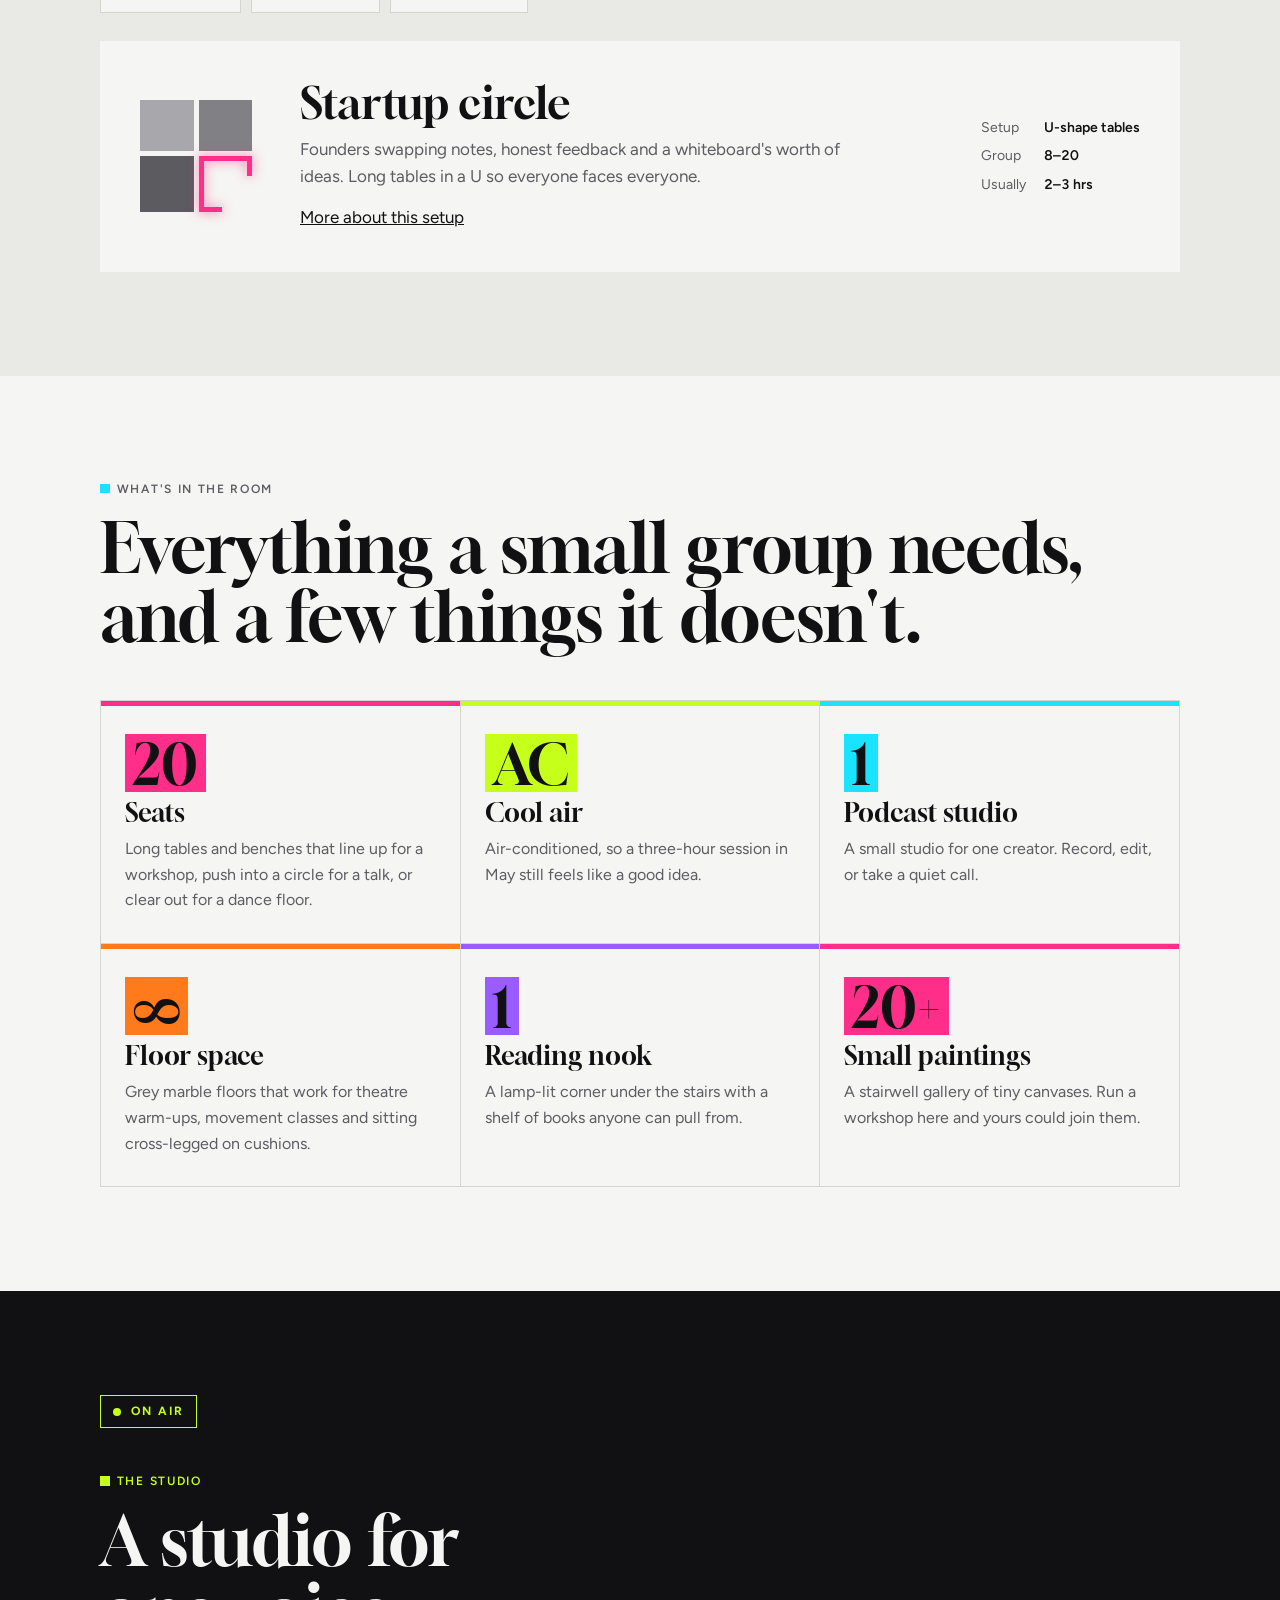
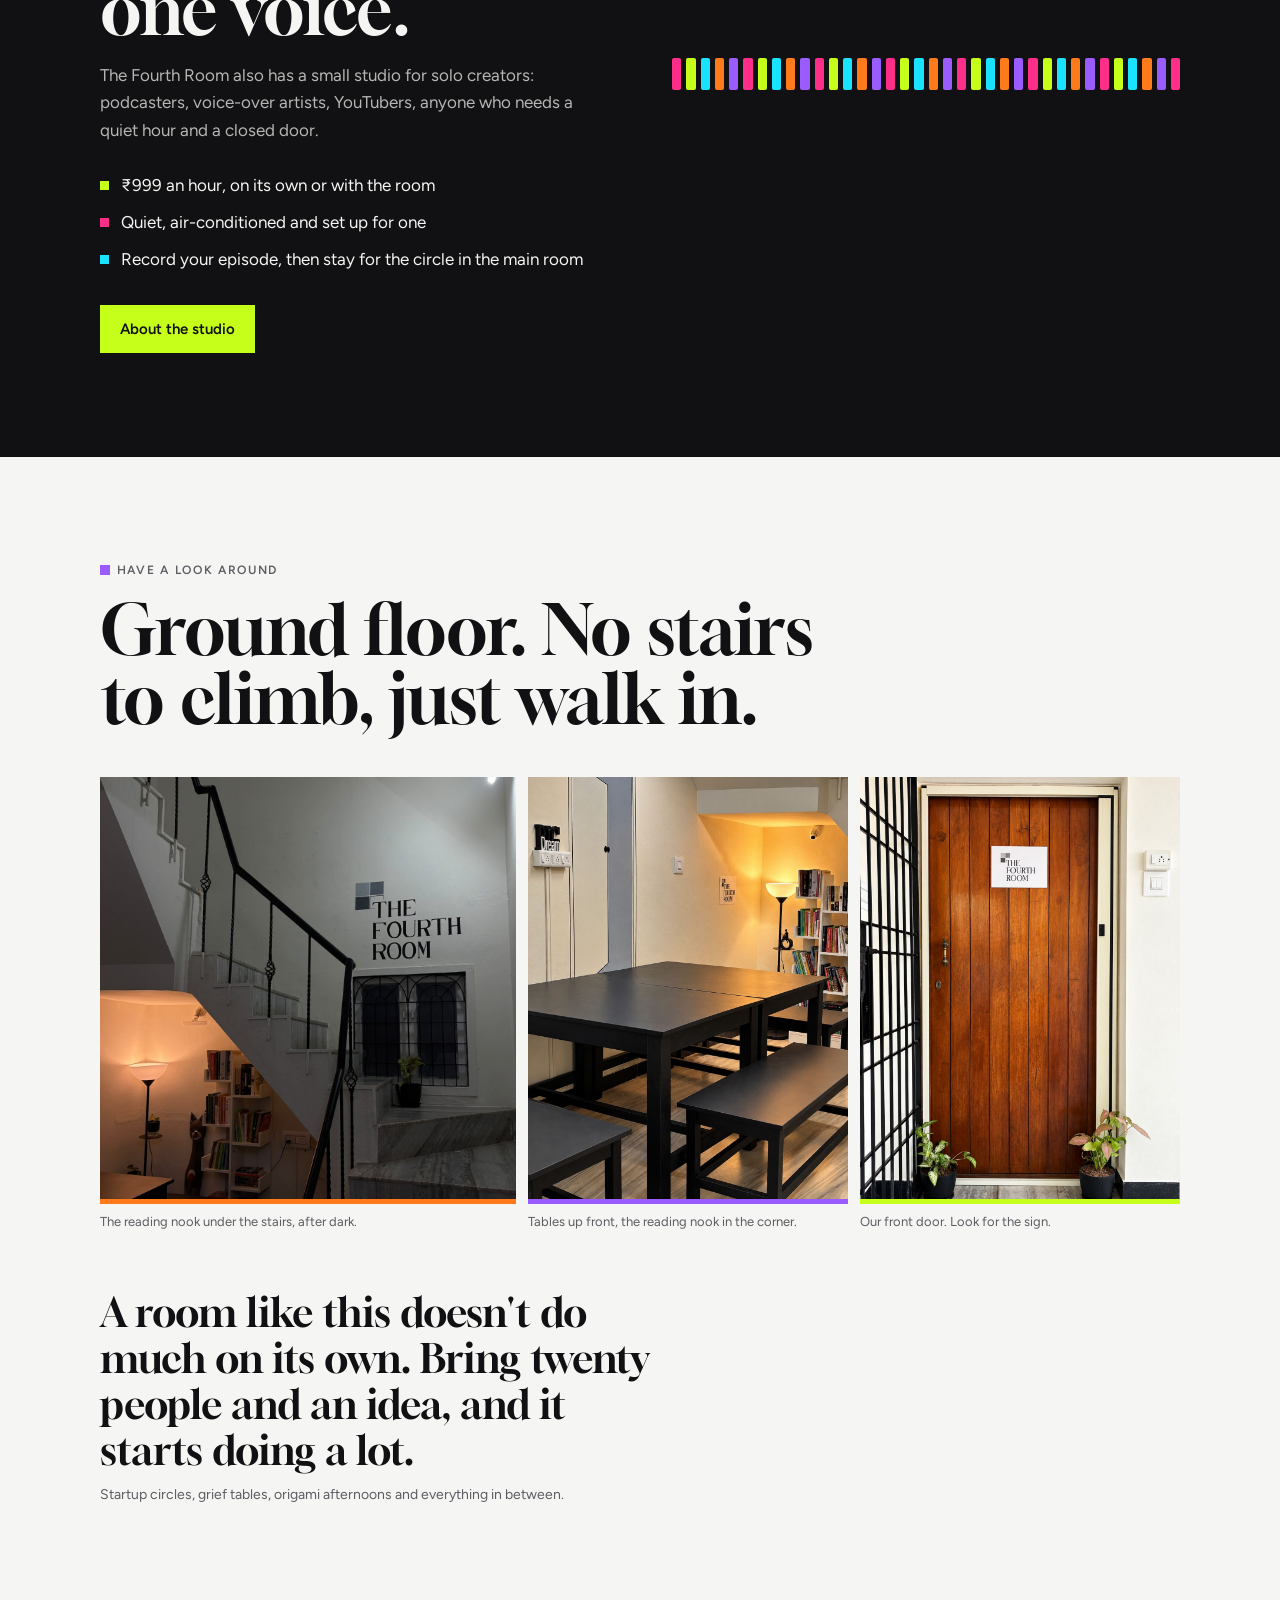
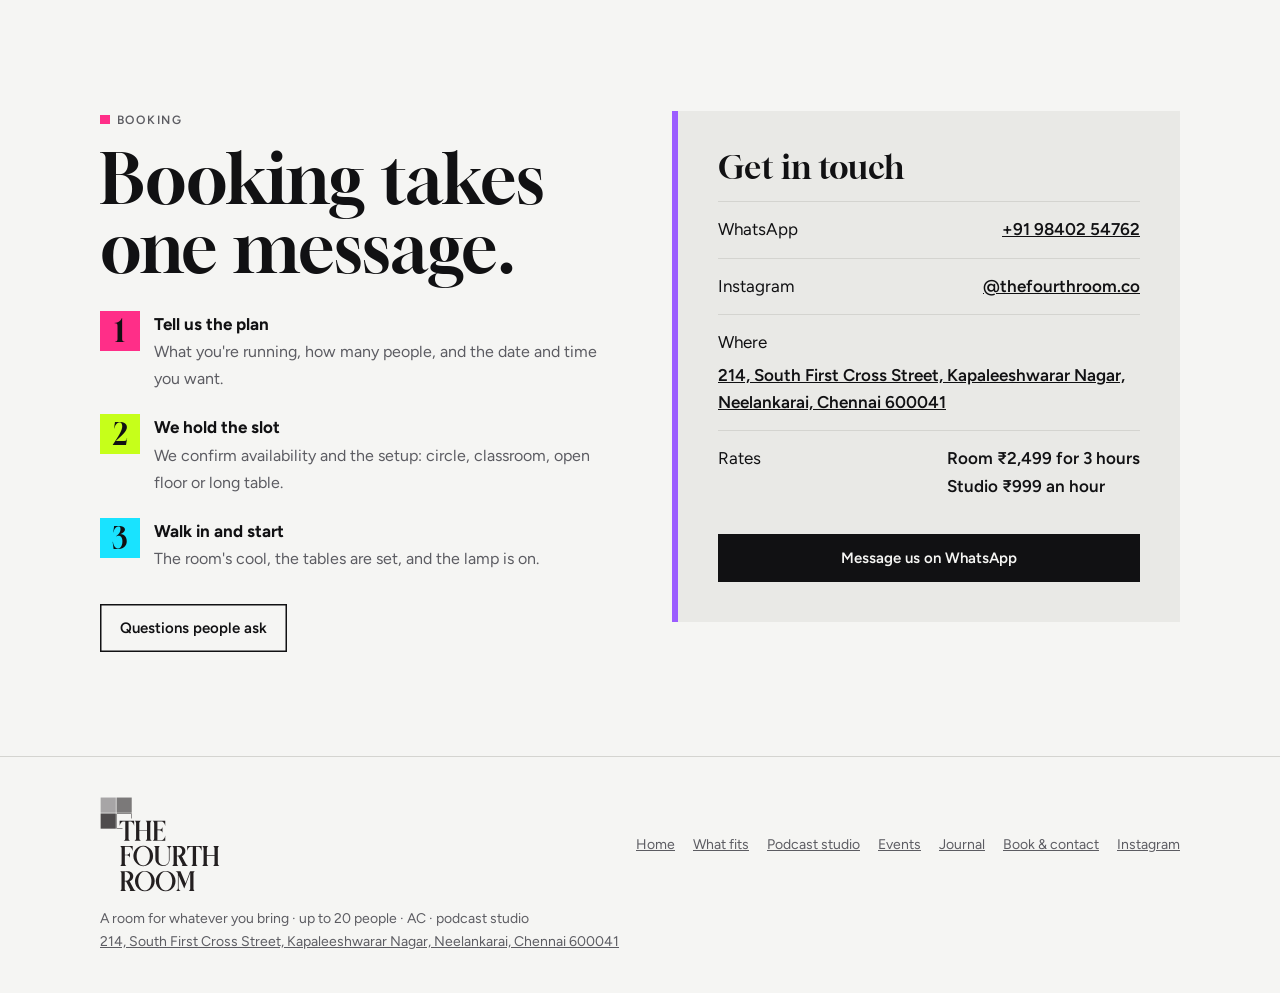
==== commit 296ed136: "Pop up the next upcoming event on the home page Reads the soonest upcoming event from assets/data/ev" ====
--- a/index.html
+++ b/index.html
@@ -3,15 +3,15 @@
 <head>
 <meta charset="utf-8">
 <meta name="viewport" content="width=device-width, initial-scale=1, viewport-fit=cover">
-<title>Community Space &amp; Podcast Studio for Hire in Neelankarai, ECR, Chennai · The Fourth Room</title>
-<meta name="description" content="A small, air-conditioned event space for hire in Neelankarai on ECR, Chennai, for workshops, classes, circles, meetings and parties of up to 20 people, plus a podcast studio for rent at ₹999 an hour. Room ₹2,499 for 3 hours.">
-<link rel="canonical" href="https://thefourthroom.co/">
+<title>The Fourth Room · A room for hire for small gatherings of up to 20</title>
+<meta name="description" content="Book The Fourth Room: a bright, air-conditioned community space for workshops, circles, classes and training sessions of up to 20 people, with a podcast studio for solo creators.">
+<link rel="canonical" href="https://edwardeltham.github.io/the-fourth-room/">
 <meta property="og:site_name" content="The Fourth Room">
 <meta property="og:type" content="website">
-<meta property="og:title" content="Community Space &amp; Podcast Studio for Hire in Neelankarai, ECR, Chennai · The Fourth Room">
-<meta property="og:description" content="A small, air-conditioned event space for hire in Neelankarai on ECR, Chennai, for workshops, classes, circles, meetings and parties of up to 20 people, plus a podcast studio for rent at ₹999 an hour. Room ₹2,499 for 3 hours.">
-<meta property="og:url" content="https://thefourthroom.co/">
-<meta property="og:image" content="https://thefourthroom.co/img/og-image.jpg">
+<meta property="og:title" content="The Fourth Room · A room for hire for small gatherings of up to 20">
+<meta property="og:description" content="Book The Fourth Room: a bright, air-conditioned community space for workshops, circles, classes and training sessions of up to 20 people, with a podcast studio for solo creators.">
+<meta property="og:url" content="https://edwardeltham.github.io/the-fourth-room/">
+<meta property="og:image" content="https://edwardeltham.github.io/the-fourth-room/img/og-image.jpg">
 <meta name="twitter:card" content="summary_large_image">
 <meta name="theme-color" content="#F5F5F3">
 <link rel="icon" href="favicon.svg" type="image/svg+xml">
@@ -26,17 +26,17 @@
   "EventVenue",
   "LocalBusiness"
  ],
- "@id": "https://thefourthroom.co/#venue",
+ "@id": "https://edwardeltham.github.io/the-fourth-room/#venue",
  "name": "The Fourth Room",
- "url": "https://thefourthroom.co/",
- "logo": "https://thefourthroom.co/img/the-fourth-room-logo.png",
+ "url": "https://edwardeltham.github.io/the-fourth-room/",
+ "logo": "https://edwardeltham.github.io/the-fourth-room/img/the-fourth-room-logo.png",
  "image": [
-  "https://thefourthroom.co/img/room-and-stairs.jpg",
-  "https://thefourthroom.co/img/tables-reading-nook.jpg",
-  "https://thefourthroom.co/img/front-door.jpg",
-  "https://thefourthroom.co/img/reading-nook.jpg"
- ],
- "description": "A bright, air-conditioned community space and small event venue for hire in Neelankarai, on ECR in south Chennai, for gatherings of up to 20 people: workshops, classes, training sessions, meetings, circles and small parties, plus a podcast and creator studio for rent by the hour.",
+  "https://edwardeltham.github.io/the-fourth-room/img/room-and-stairs.jpg",
+  "https://edwardeltham.github.io/the-fourth-room/img/tables-reading-nook.jpg",
+  "https://edwardeltham.github.io/the-fourth-room/img/front-door.jpg",
+  "https://edwardeltham.github.io/the-fourth-room/img/reading-nook.jpg"
+ ],
+ "description": "A bright, air-conditioned community room for hire for small gatherings of up to 20 people: startup circles, listening circles, grief tables, workshops, classes and training sessions, plus a small podcast studio for solo creators.",
  "maximumAttendeeCapacity": 20,
  "amenityFeature": [
   {
@@ -62,8 +62,8 @@
  ],
  "address": {
   "@type": "PostalAddress",
-  "streetAddress": "214, South First Cross Street, Kapaleeshwarar Nagar, Neelankarai",
-  "addressLocality": "Chennai",
+  "streetAddress": "214, South First Cross Street, Kapaleeshwarar Nagar",
+  "addressLocality": "Neelankarai, Chennai",
   "addressRegion": "Tamil Nadu",
   "postalCode": "600041",
   "addressCountry": "IN"
@@ -87,58 +87,13 @@
  "sameAs": [
   "https://www.instagram.com/thefourthroom.co/"
  ],
- "telephone": "+91 98402 54762",
- "alternateName": "The Fourth Room Chennai",
- "areaServed": [
-  {
-   "@type": "Place",
-   "name": "Neelankarai, Chennai"
-  },
-  {
-   "@type": "Place",
-   "name": "Palavakkam, Chennai"
-  },
-  {
-   "@type": "Place",
-   "name": "Kottivakkam, Chennai"
-  },
-  {
-   "@type": "Place",
-   "name": "Injambakkam, Chennai"
-  },
-  {
-   "@type": "Place",
-   "name": "Thiruvanmiyur, Chennai"
-  },
-  {
-   "@type": "Place",
-   "name": "Akkarai, Chennai"
-  },
-  {
-   "@type": "Place",
-   "name": "Sholinganallur, Chennai"
-  },
-  {
-   "@type": "Place",
-   "name": "East Coast Road (ECR), Chennai"
-  },
-  {
-   "@type": "Place",
-   "name": "Old Mahabalipuram Road (OMR), Chennai"
-  },
-  {
-   "@type": "Place",
-   "name": "South Chennai"
-  }
- ],
- "keywords": "community space Chennai, event space Neelankarai, small event venue ECR, workshop venue Chennai, small hall for rent Chennai, podcast studio Chennai, podcast studio for rent, creator studio Chennai",
- "currenciesAccepted": "INR"
+ "telephone": "+91 98402 54762"
 }</script>
 <script type="application/ld+json">{
  "@context": "https://schema.org",
  "@type": "WebSite",
  "name": "The Fourth Room",
- "url": "https://thefourthroom.co/"
+ "url": "https://edwardeltham.github.io/the-fourth-room/"
 }</script>
 </head>
 <body>
@@ -155,9 +110,9 @@
   <section class="hero">
     <div class="wrap">
       <div>
-        <p class="label">Community space for hire · Neelankarai, Chennai · up to 20 people</p>
+        <p class="label">A room for small gatherings · up to 20 people</p>
         <h1 style="margin-top:18px">Three rooms are taken. The fourth is <em id="heroWord">yours</em>.</h1>
-        <p class="lede">Up the stairs, three rooms are spoken for. Down here on the ground floor is the fourth: a bright, air-conditioned room in Neelankarai, just off ECR, that you can book for a circle, a class, a workshop or anything else small enough to fit.</p>
+        <p class="lede">Up the stairs, three rooms are spoken for. Down here on the ground floor is the fourth: a bright, air-conditioned room you can book for a circle, a class, a workshop or anything else small enough to fit.</p>
         <div class="ctas">
           <a class="btn" href="book.html">Check a date</a>
           <a class="btn ghost" href="#uses">See what fits</a>
@@ -217,7 +172,7 @@
         <span class="onair">ON AIR</span>
         <p class="label">The studio</p>
         <h2 style="margin-top:14px">A studio for one voice.</h2>
-        <p>The Fourth Room also has a small podcast and creator studio for rent in Chennai, built for solo creators: podcasters, voice-over artists, YouTubers, anyone who needs a quiet hour and a closed door.</p>
+        <p>The Fourth Room also has a small studio for solo creators: podcasters, voice-over artists, YouTubers, anyone who needs a quiet hour and a closed door.</p>
         <ul>
           <li>₹999 an hour, on its own or with the room</li>
           <li>Quiet, air-conditioned and set up for one</li>
@@ -239,15 +194,6 @@
         <figure><img src="img/front-door.jpg" width="1086" height="1448" loading="lazy" alt="The wooden front door of The Fourth Room with its sign, a black iron grille on one side and potted plants on the floor."><figcaption>Our front door. Look for the sign.</figcaption></figure>
       </div>
       <p class="quote">A room like this doesn't do much on its own. Bring twenty people and an idea, and it starts doing a lot.<small>Startup circles, grief tables, origami afternoons and everything in between.</small></p>
-    </div>
-  </section>
-
-  <section class="inside" id="where">
-    <div class="wrap">
-      <p class="label">Where we are</p>
-      <h2 style="margin-top:14px">A small event space in Neelankarai, on ECR.</h2>
-      <p style="max-width:62ch;margin-top:22px;font-size:18px;color:var(--muted)">The Fourth Room is a community space for hire on the ECR side of Neelankarai in south Chennai, close to Palavakkam, Kottivakkam, Injambakkam, Thiruvanmiyur and Akkarai, and an easy drive from Sholinganallur and OMR. People book it as a workshop venue, a training room, a meeting room, a small party hall for birthdays and baby showers, or a place to run a weekly class, all for groups of up to 20.</p>
-      <p style="max-width:62ch;margin-top:14px;font-size:18px;color:var(--muted)">Creators book the podcast studio by the hour to record podcasts, YouTube videos, Instagram reels and voice-overs, and the main room works for a live podcast recording with an audience of up to 20.</p>
     </div>
   </section>
 
@@ -279,9 +225,10 @@
   <div class="wrap">
     <img src="img/the-fourth-room-logo.svg" alt="The Fourth Room logo" width="120" height="95" loading="lazy">
     <nav aria-label="Footer"><a href="index.html" aria-current="page">Home</a><a href="uses.html">What fits</a><a href="studio.html">Podcast studio</a><a href="events.html">Events</a><a href="blog/index.html">Journal</a><a href="book.html">Book &amp; contact</a><a href="https://www.instagram.com/thefourthroom.co/" rel="noopener">Instagram</a></nav>
-    <span>Community space &amp; podcast studio for hire in Neelankarai, ECR, Chennai · up to 20 people · AC<br><a href="https://www.google.com/maps/search/?api=1&amp;query=214+South+First+Cross+Street+Kapaleeshwarar+Nagar+Neelankarai+Chennai+600041" rel="noopener">214, South First Cross Street, Kapaleeshwarar Nagar, Neelankarai, Chennai 600041</a></span>
+    <span>A room for whatever you bring · up to 20 people · AC · podcast studio<br><a href="https://www.google.com/maps/search/?api=1&amp;query=214+South+First+Cross+Street+Kapaleeshwarar+Nagar+Neelankarai+Chennai+600041" rel="noopener">214, South First Cross Street, Kapaleeshwarar Nagar, Neelankarai, Chennai 600041</a></span>
   </div>
 </footer>
 <script src="assets/js/site.js?v=9e8cf1cd" defer></script>
+<script src="assets/js/event-popup.js?v=2de12503" data-events="assets/data/events.js" defer></script>
 </body>
 </html>
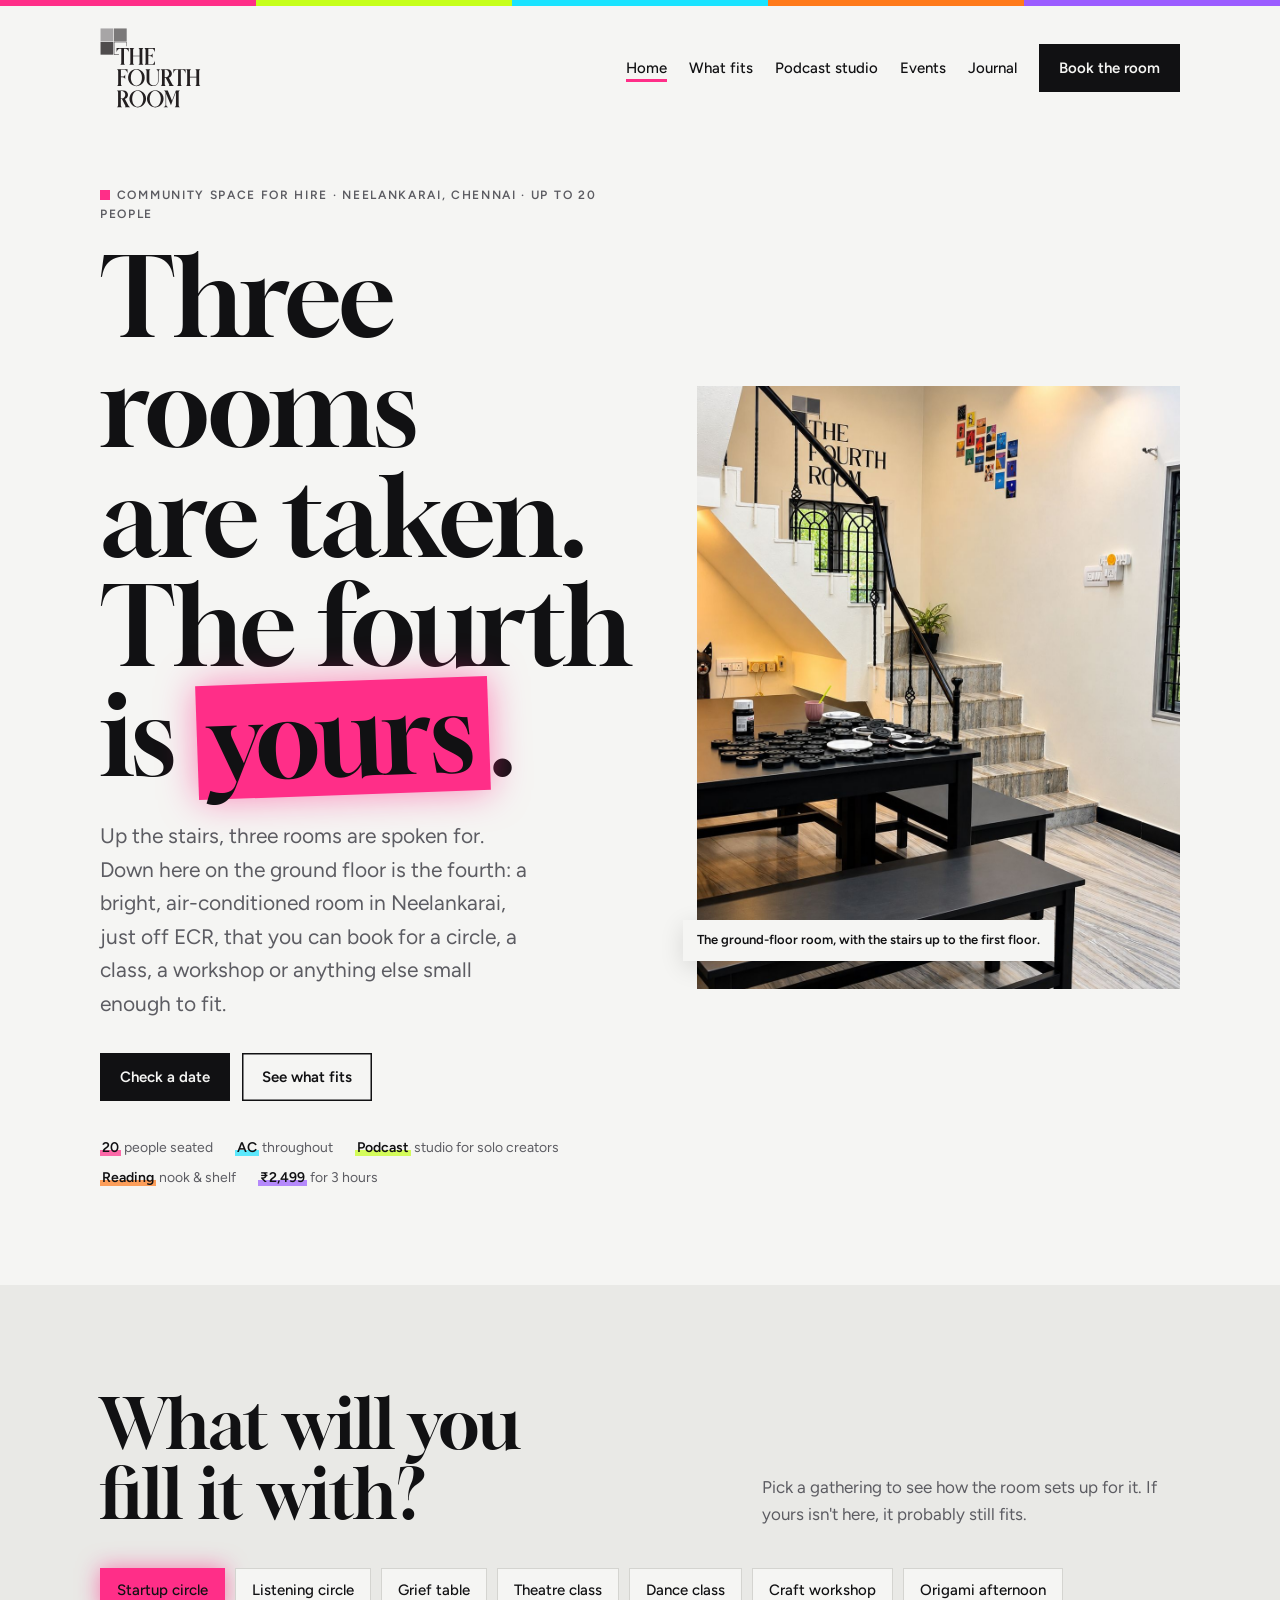
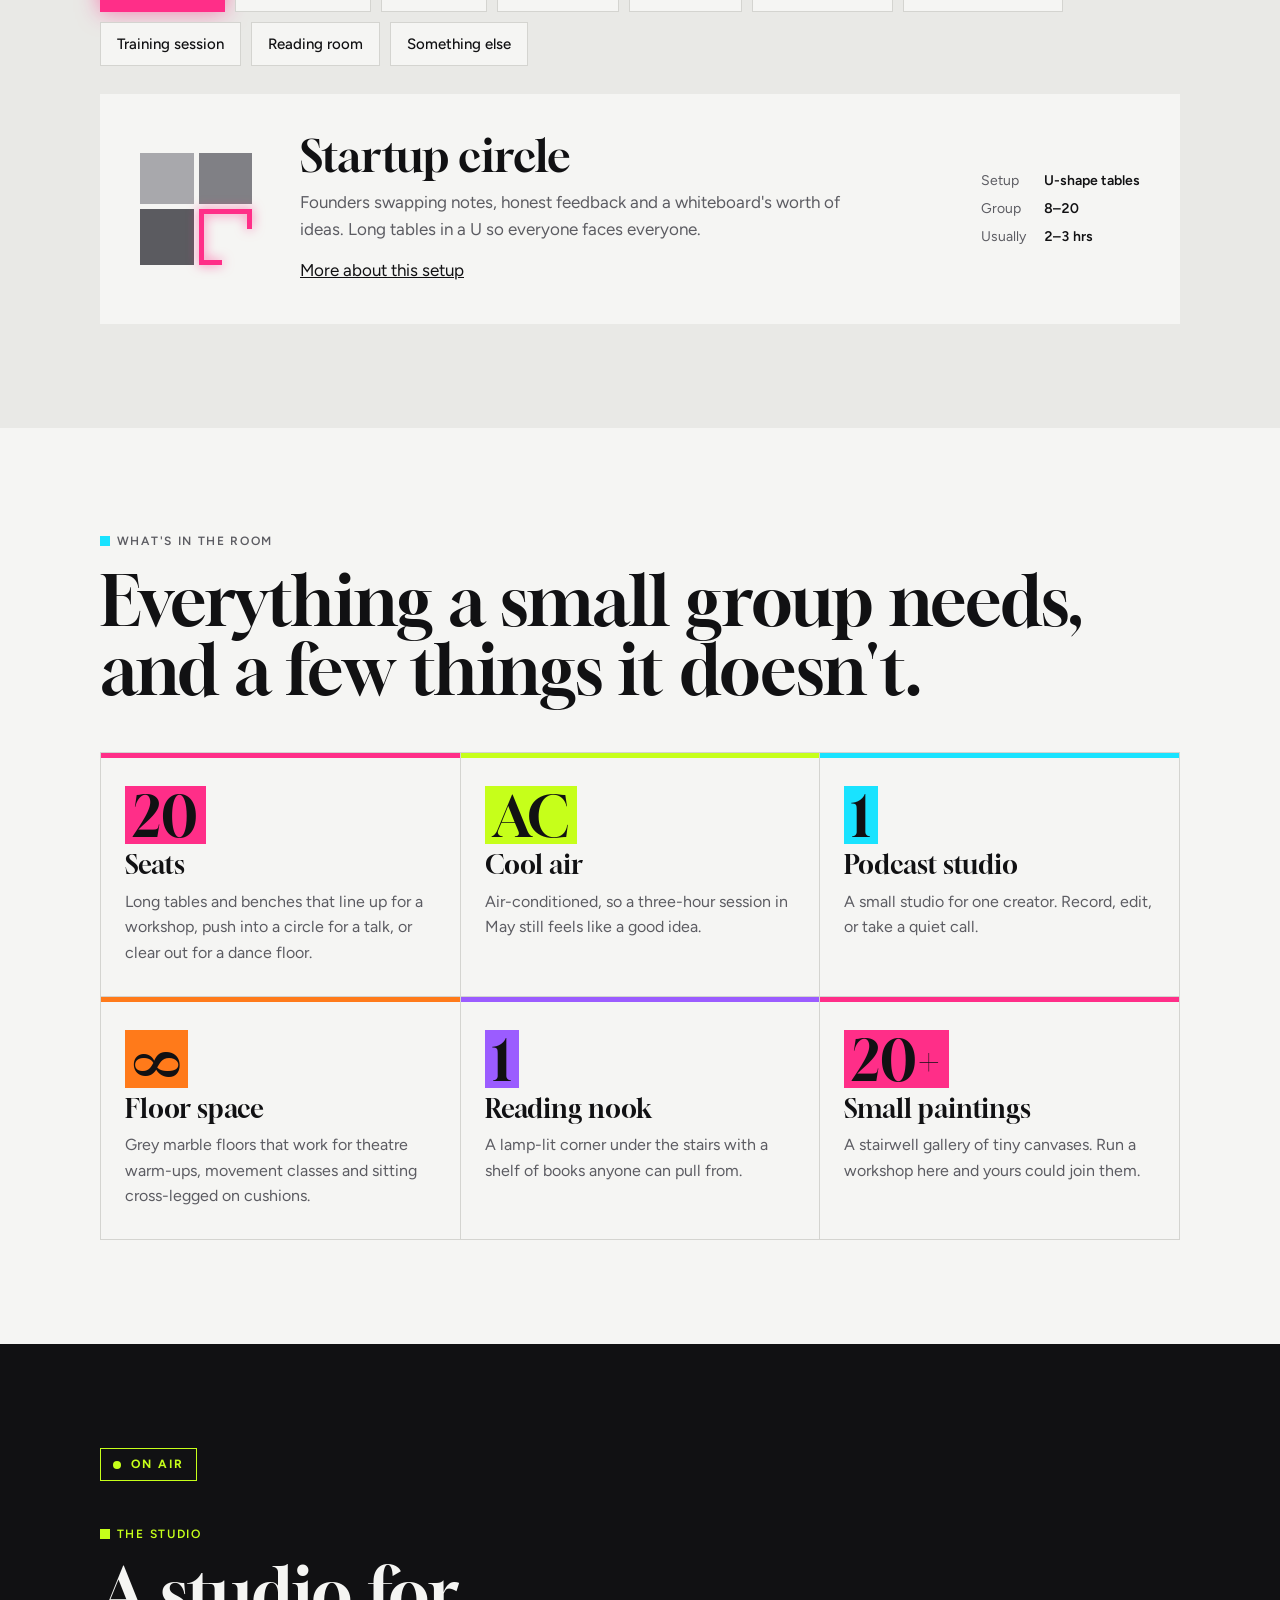
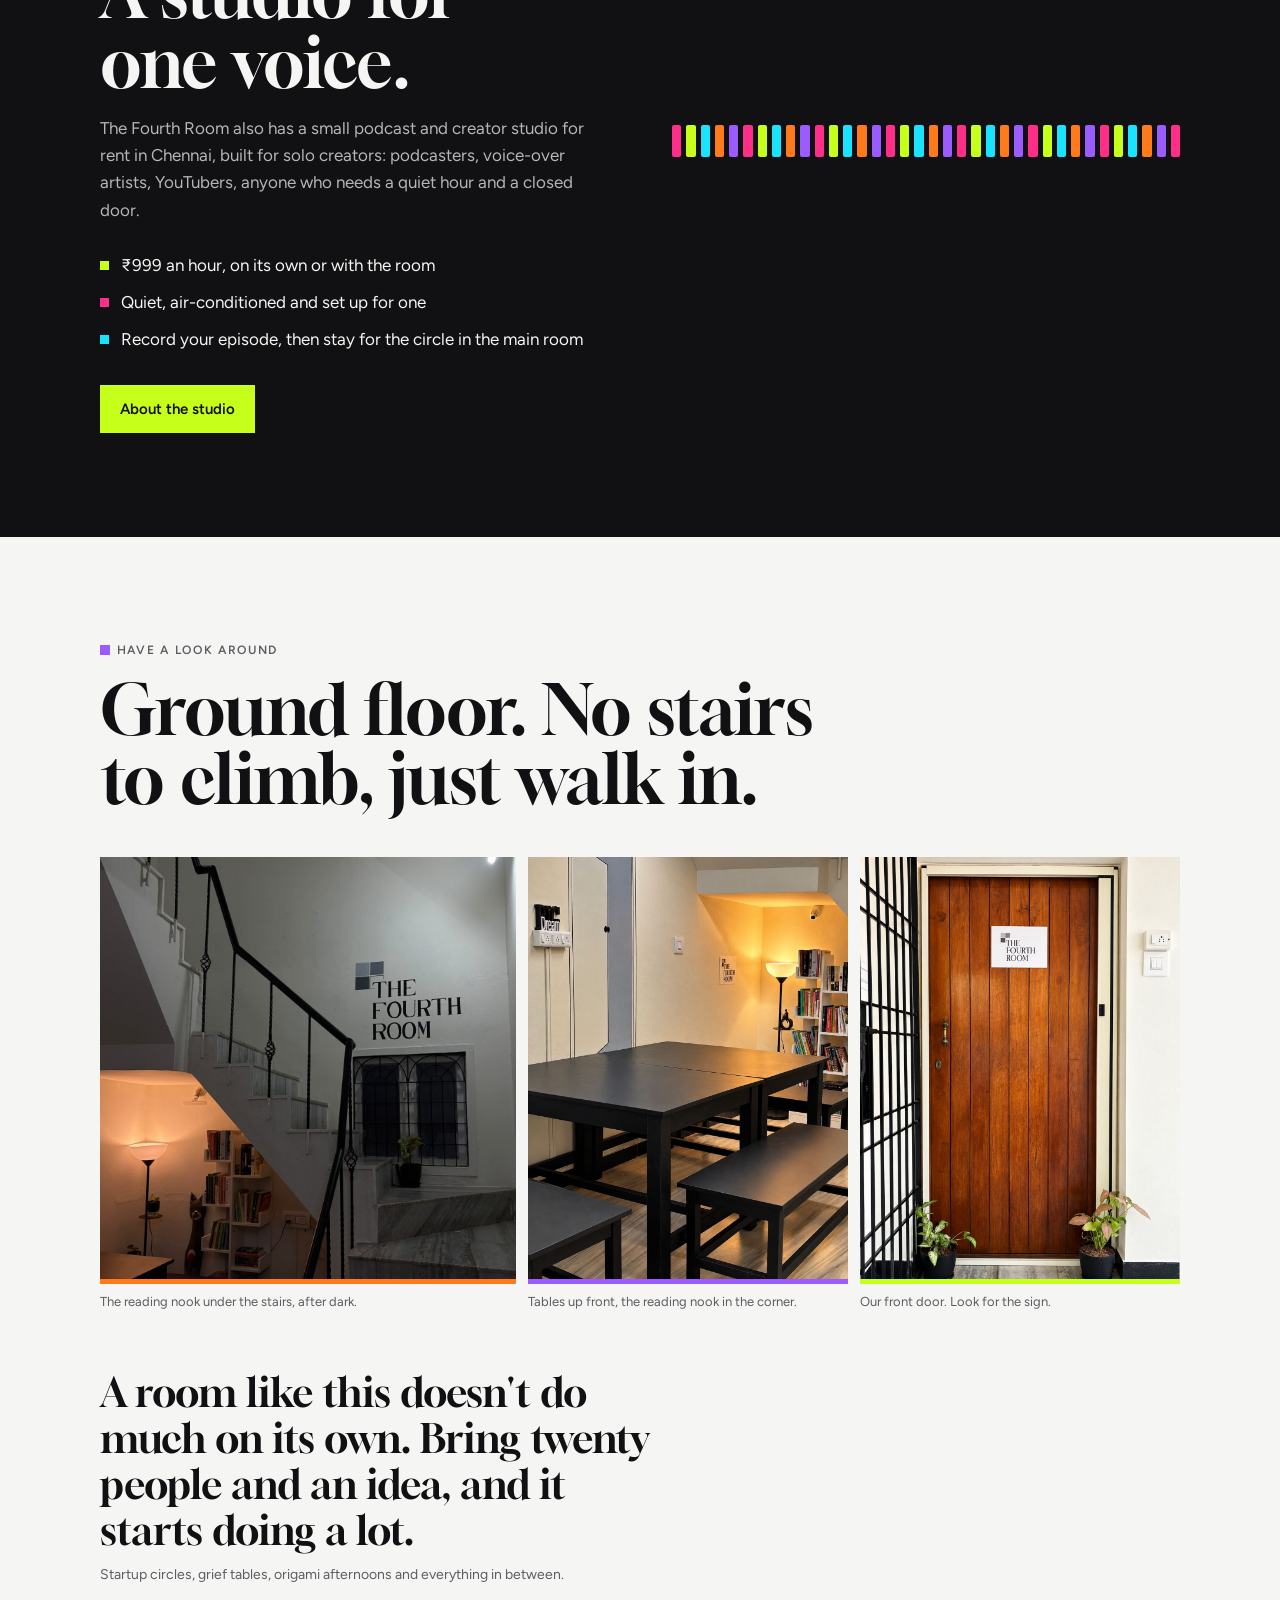
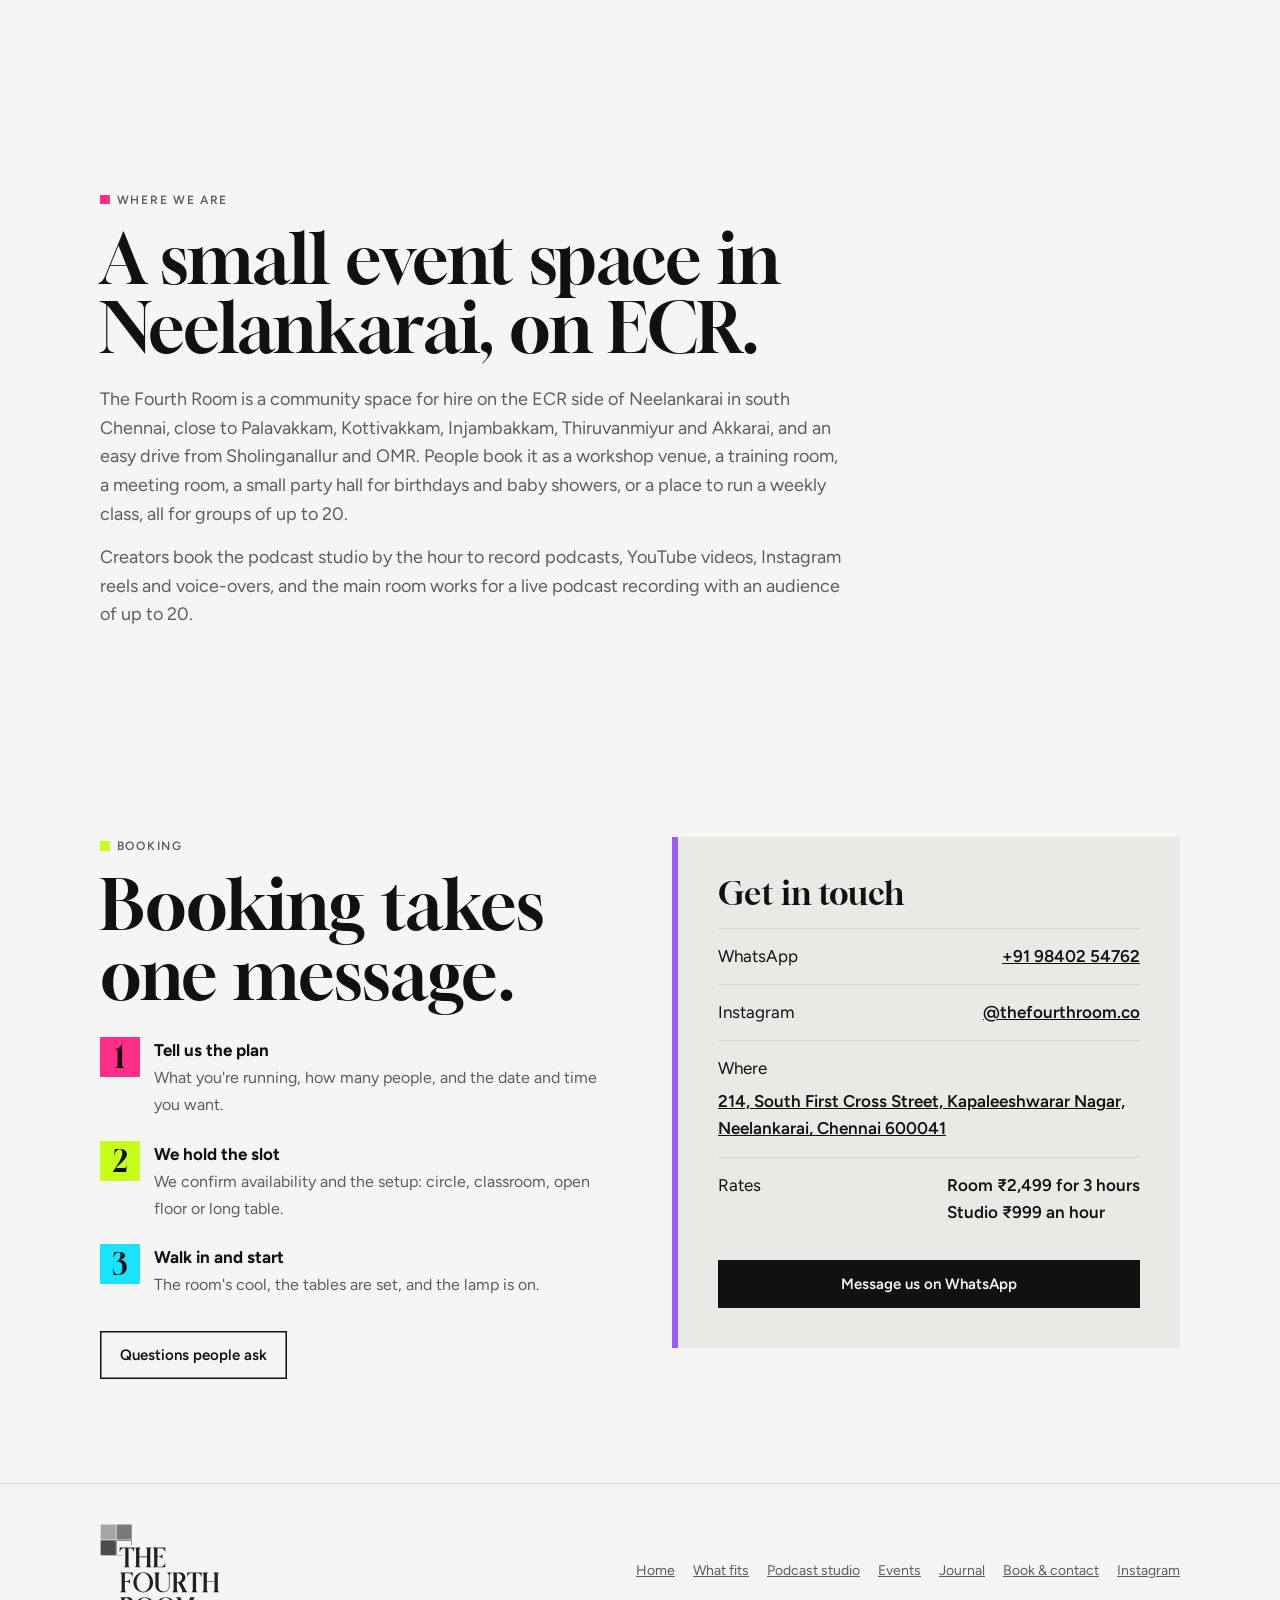
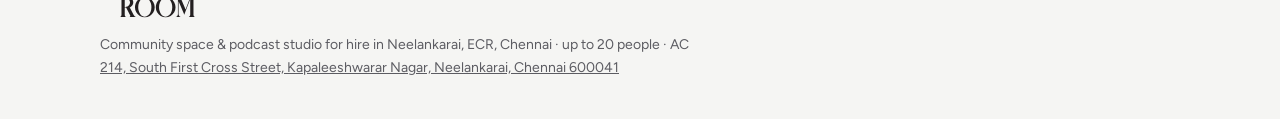
==== commit 1160566f: "Merge remote-tracking branch 'origin/main' into claude/project-thread-e8kwak" ====
--- a/index.html
+++ b/index.html
@@ -3,15 +3,15 @@
 <head>
 <meta charset="utf-8">
 <meta name="viewport" content="width=device-width, initial-scale=1, viewport-fit=cover">
-<title>The Fourth Room · A room for hire for small gatherings of up to 20</title>
-<meta name="description" content="Book The Fourth Room: a bright, air-conditioned community space for workshops, circles, classes and training sessions of up to 20 people, with a podcast studio for solo creators.">
-<link rel="canonical" href="https://edwardeltham.github.io/the-fourth-room/">
+<title>Community Space &amp; Podcast Studio for Hire in Neelankarai, ECR, Chennai · The Fourth Room</title>
+<meta name="description" content="A small, air-conditioned event space for hire in Neelankarai on ECR, Chennai, for workshops, classes, circles, meetings and parties of up to 20 people, plus a podcast studio for rent at ₹999 an hour. Room ₹2,499 for 3 hours.">
+<link rel="canonical" href="https://thefourthroom.co/">
 <meta property="og:site_name" content="The Fourth Room">
 <meta property="og:type" content="website">
-<meta property="og:title" content="The Fourth Room · A room for hire for small gatherings of up to 20">
-<meta property="og:description" content="Book The Fourth Room: a bright, air-conditioned community space for workshops, circles, classes and training sessions of up to 20 people, with a podcast studio for solo creators.">
-<meta property="og:url" content="https://edwardeltham.github.io/the-fourth-room/">
-<meta property="og:image" content="https://edwardeltham.github.io/the-fourth-room/img/og-image.jpg">
+<meta property="og:title" content="Community Space &amp; Podcast Studio for Hire in Neelankarai, ECR, Chennai · The Fourth Room">
+<meta property="og:description" content="A small, air-conditioned event space for hire in Neelankarai on ECR, Chennai, for workshops, classes, circles, meetings and parties of up to 20 people, plus a podcast studio for rent at ₹999 an hour. Room ₹2,499 for 3 hours.">
+<meta property="og:url" content="https://thefourthroom.co/">
+<meta property="og:image" content="https://thefourthroom.co/img/og-image.jpg">
 <meta name="twitter:card" content="summary_large_image">
 <meta name="theme-color" content="#F5F5F3">
 <link rel="icon" href="favicon.svg" type="image/svg+xml">
@@ -26,17 +26,17 @@
   "EventVenue",
   "LocalBusiness"
  ],
- "@id": "https://edwardeltham.github.io/the-fourth-room/#venue",
+ "@id": "https://thefourthroom.co/#venue",
  "name": "The Fourth Room",
- "url": "https://edwardeltham.github.io/the-fourth-room/",
- "logo": "https://edwardeltham.github.io/the-fourth-room/img/the-fourth-room-logo.png",
+ "url": "https://thefourthroom.co/",
+ "logo": "https://thefourthroom.co/img/the-fourth-room-logo.png",
  "image": [
-  "https://edwardeltham.github.io/the-fourth-room/img/room-and-stairs.jpg",
-  "https://edwardeltham.github.io/the-fourth-room/img/tables-reading-nook.jpg",
-  "https://edwardeltham.github.io/the-fourth-room/img/front-door.jpg",
-  "https://edwardeltham.github.io/the-fourth-room/img/reading-nook.jpg"
- ],
- "description": "A bright, air-conditioned community room for hire for small gatherings of up to 20 people: startup circles, listening circles, grief tables, workshops, classes and training sessions, plus a small podcast studio for solo creators.",
+  "https://thefourthroom.co/img/room-and-stairs.jpg",
+  "https://thefourthroom.co/img/tables-reading-nook.jpg",
+  "https://thefourthroom.co/img/front-door.jpg",
+  "https://thefourthroom.co/img/reading-nook.jpg"
+ ],
+ "description": "A bright, air-conditioned community space and small event venue for hire in Neelankarai, on ECR in south Chennai, for gatherings of up to 20 people: workshops, classes, training sessions, meetings, circles and small parties, plus a podcast and creator studio for rent by the hour.",
  "maximumAttendeeCapacity": 20,
  "amenityFeature": [
   {
@@ -62,8 +62,8 @@
  ],
  "address": {
   "@type": "PostalAddress",
-  "streetAddress": "214, South First Cross Street, Kapaleeshwarar Nagar",
-  "addressLocality": "Neelankarai, Chennai",
+  "streetAddress": "214, South First Cross Street, Kapaleeshwarar Nagar, Neelankarai",
+  "addressLocality": "Chennai",
   "addressRegion": "Tamil Nadu",
   "postalCode": "600041",
   "addressCountry": "IN"
@@ -87,13 +87,58 @@
  "sameAs": [
   "https://www.instagram.com/thefourthroom.co/"
  ],
- "telephone": "+91 98402 54762"
+ "telephone": "+91 98402 54762",
+ "alternateName": "The Fourth Room Chennai",
+ "areaServed": [
+  {
+   "@type": "Place",
+   "name": "Neelankarai, Chennai"
+  },
+  {
+   "@type": "Place",
+   "name": "Palavakkam, Chennai"
+  },
+  {
+   "@type": "Place",
+   "name": "Kottivakkam, Chennai"
+  },
+  {
+   "@type": "Place",
+   "name": "Injambakkam, Chennai"
+  },
+  {
+   "@type": "Place",
+   "name": "Thiruvanmiyur, Chennai"
+  },
+  {
+   "@type": "Place",
+   "name": "Akkarai, Chennai"
+  },
+  {
+   "@type": "Place",
+   "name": "Sholinganallur, Chennai"
+  },
+  {
+   "@type": "Place",
+   "name": "East Coast Road (ECR), Chennai"
+  },
+  {
+   "@type": "Place",
+   "name": "Old Mahabalipuram Road (OMR), Chennai"
+  },
+  {
+   "@type": "Place",
+   "name": "South Chennai"
+  }
+ ],
+ "keywords": "community space Chennai, event space Neelankarai, small event venue ECR, workshop venue Chennai, small hall for rent Chennai, podcast studio Chennai, podcast studio for rent, creator studio Chennai",
+ "currenciesAccepted": "INR"
 }</script>
 <script type="application/ld+json">{
  "@context": "https://schema.org",
  "@type": "WebSite",
  "name": "The Fourth Room",
- "url": "https://edwardeltham.github.io/the-fourth-room/"
+ "url": "https://thefourthroom.co/"
 }</script>
 </head>
 <body>
@@ -110,9 +155,9 @@
   <section class="hero">
     <div class="wrap">
       <div>
-        <p class="label">A room for small gatherings · up to 20 people</p>
+        <p class="label">Community space for hire · Neelankarai, Chennai · up to 20 people</p>
         <h1 style="margin-top:18px">Three rooms are taken. The fourth is <em id="heroWord">yours</em>.</h1>
-        <p class="lede">Up the stairs, three rooms are spoken for. Down here on the ground floor is the fourth: a bright, air-conditioned room you can book for a circle, a class, a workshop or anything else small enough to fit.</p>
+        <p class="lede">Up the stairs, three rooms are spoken for. Down here on the ground floor is the fourth: a bright, air-conditioned room in Neelankarai, just off ECR, that you can book for a circle, a class, a workshop or anything else small enough to fit.</p>
         <div class="ctas">
           <a class="btn" href="book.html">Check a date</a>
           <a class="btn ghost" href="#uses">See what fits</a>
@@ -172,7 +217,7 @@
         <span class="onair">ON AIR</span>
         <p class="label">The studio</p>
         <h2 style="margin-top:14px">A studio for one voice.</h2>
-        <p>The Fourth Room also has a small studio for solo creators: podcasters, voice-over artists, YouTubers, anyone who needs a quiet hour and a closed door.</p>
+        <p>The Fourth Room also has a small podcast and creator studio for rent in Chennai, built for solo creators: podcasters, voice-over artists, YouTubers, anyone who needs a quiet hour and a closed door.</p>
         <ul>
           <li>₹999 an hour, on its own or with the room</li>
           <li>Quiet, air-conditioned and set up for one</li>
@@ -194,6 +239,15 @@
         <figure><img src="img/front-door.jpg" width="1086" height="1448" loading="lazy" alt="The wooden front door of The Fourth Room with its sign, a black iron grille on one side and potted plants on the floor."><figcaption>Our front door. Look for the sign.</figcaption></figure>
       </div>
       <p class="quote">A room like this doesn't do much on its own. Bring twenty people and an idea, and it starts doing a lot.<small>Startup circles, grief tables, origami afternoons and everything in between.</small></p>
+    </div>
+  </section>
+
+  <section class="inside" id="where">
+    <div class="wrap">
+      <p class="label">Where we are</p>
+      <h2 style="margin-top:14px">A small event space in Neelankarai, on ECR.</h2>
+      <p style="max-width:62ch;margin-top:22px;font-size:18px;color:var(--muted)">The Fourth Room is a community space for hire on the ECR side of Neelankarai in south Chennai, close to Palavakkam, Kottivakkam, Injambakkam, Thiruvanmiyur and Akkarai, and an easy drive from Sholinganallur and OMR. People book it as a workshop venue, a training room, a meeting room, a small party hall for birthdays and baby showers, or a place to run a weekly class, all for groups of up to 20.</p>
+      <p style="max-width:62ch;margin-top:14px;font-size:18px;color:var(--muted)">Creators book the podcast studio by the hour to record podcasts, YouTube videos, Instagram reels and voice-overs, and the main room works for a live podcast recording with an audience of up to 20.</p>
     </div>
   </section>
 
@@ -225,7 +279,7 @@
   <div class="wrap">
     <img src="img/the-fourth-room-logo.svg" alt="The Fourth Room logo" width="120" height="95" loading="lazy">
     <nav aria-label="Footer"><a href="index.html" aria-current="page">Home</a><a href="uses.html">What fits</a><a href="studio.html">Podcast studio</a><a href="events.html">Events</a><a href="blog/index.html">Journal</a><a href="book.html">Book &amp; contact</a><a href="https://www.instagram.com/thefourthroom.co/" rel="noopener">Instagram</a></nav>
-    <span>A room for whatever you bring · up to 20 people · AC · podcast studio<br><a href="https://www.google.com/maps/search/?api=1&amp;query=214+South+First+Cross+Street+Kapaleeshwarar+Nagar+Neelankarai+Chennai+600041" rel="noopener">214, South First Cross Street, Kapaleeshwarar Nagar, Neelankarai, Chennai 600041</a></span>
+    <span>Community space &amp; podcast studio for hire in Neelankarai, ECR, Chennai · up to 20 people · AC<br><a href="https://www.google.com/maps/search/?api=1&amp;query=214+South+First+Cross+Street+Kapaleeshwarar+Nagar+Neelankarai+Chennai+600041" rel="noopener">214, South First Cross Street, Kapaleeshwarar Nagar, Neelankarai, Chennai 600041</a></span>
   </div>
 </footer>
 <script src="assets/js/site.js?v=9e8cf1cd" defer></script>
